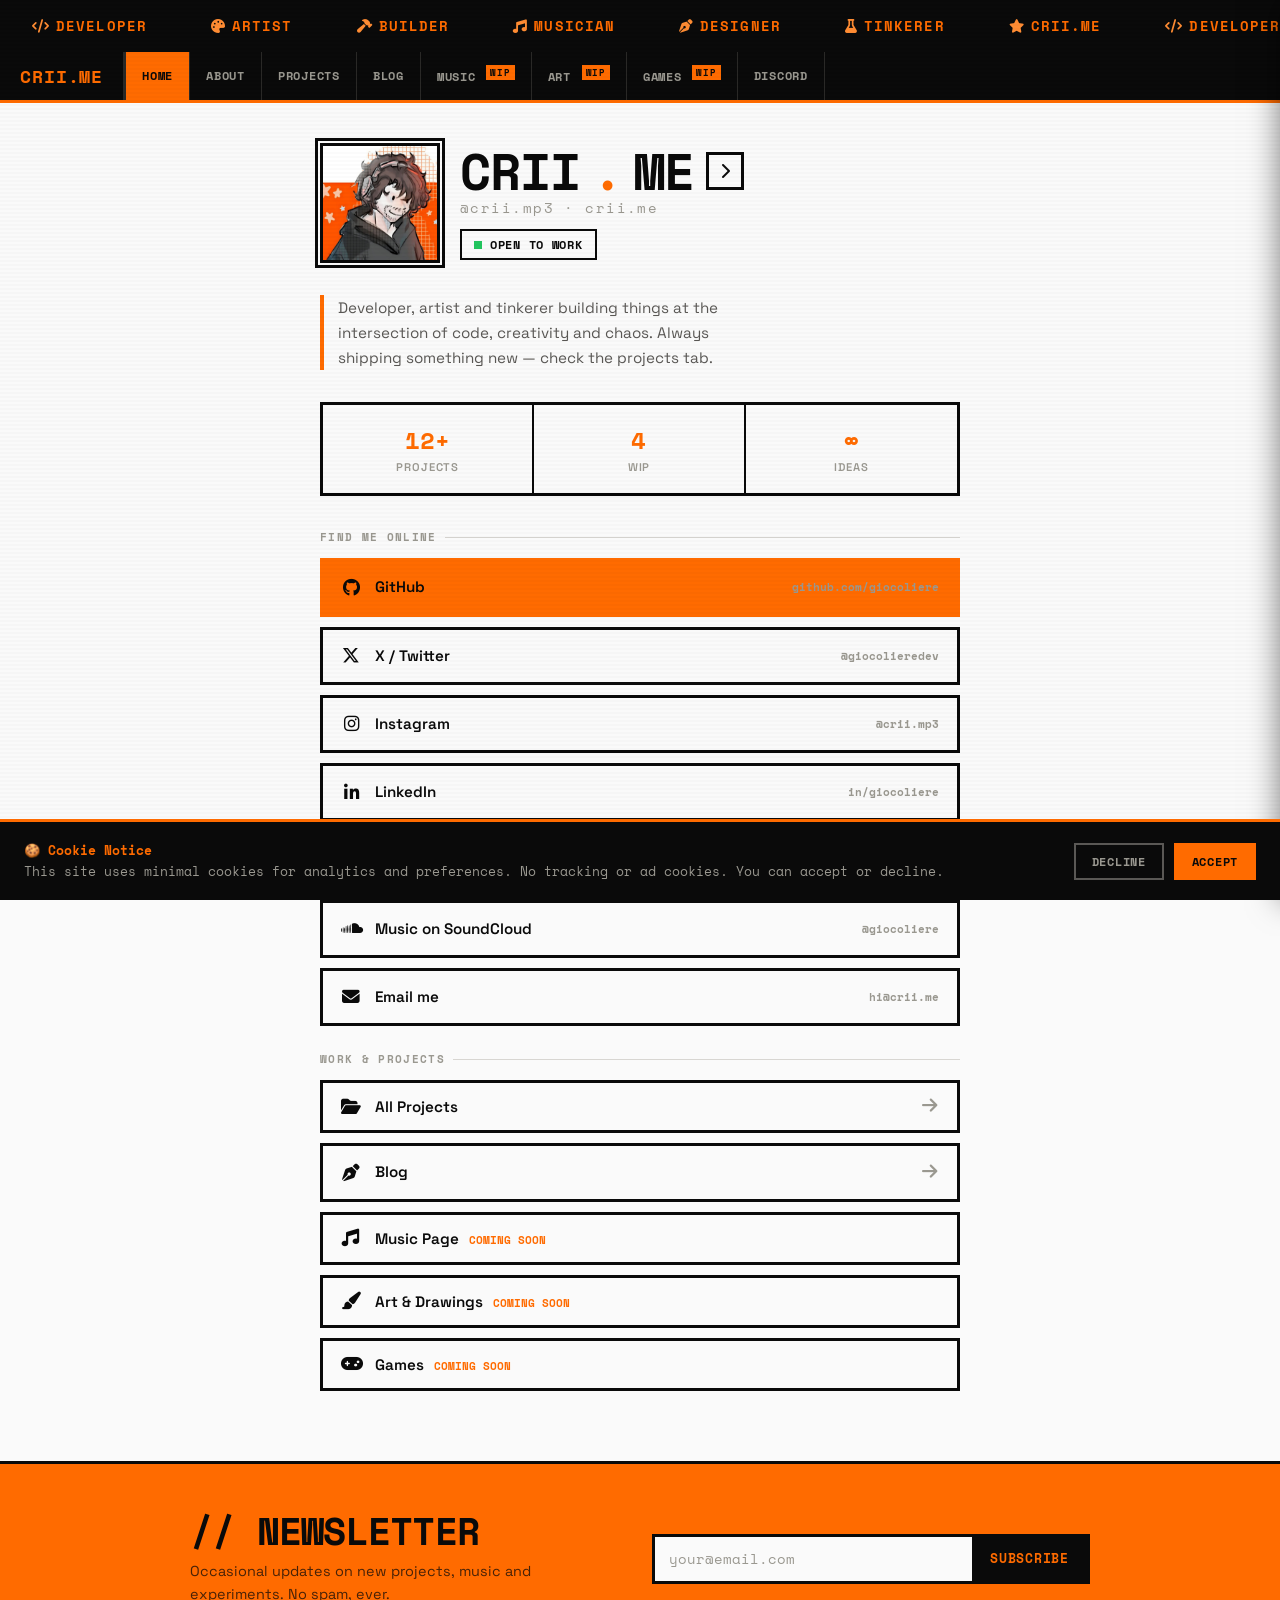
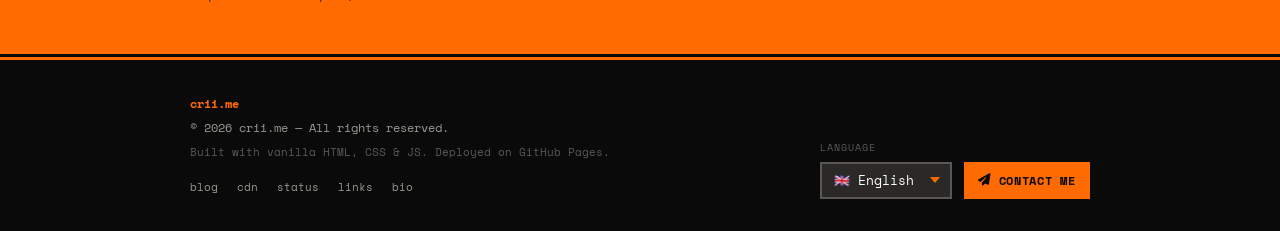
==== index.html @ 47871798 "Add link/bio repos, update footers, add documentation - Add link.crii.me (URL shortener) and bio.cri" ====
<!DOCTYPE html>
<html lang="en" data-lang="en">

<head>
  <meta charset="UTF-8" />
  <meta name="viewport" content="width=device-width, initial-scale=1.0" />
  <title>crii.me — Cri's Website</title>
  <script src="https://www.google.com/recaptcha/api.js" async defer></script>

  <!-- ═══ SEO ═══ -->
  <meta name="description"
    content="crii.me — The creative hub of a developer, artist, and musician. Projects, experiments, music, drawings, games and more." />
  <meta name="keywords"
    content="portfolio, creative, developer, artist, musician, games, blog, crii.me, brutalist design, links" />
  <meta name="author" content="crii.me" />
  <meta name="robots" content="index, follow" />
  <link rel="canonical" href="https://crii.me/" />

  <!-- ═══ OpenGraph ═══ -->
  <meta property="og:type" content="website" />
  <meta property="og:url" content="https://crii.me/" />
  <meta property="og:title" content="crii.me — Cri's Website" />
  <meta property="og:description"
    content="Developer. Artist. Builder. Explore projects, music, drawings and experiments at crii.me." />
  <meta property="og:image" content="https://crii.me/og-image.png" />
  <meta property="og:site_name" content="crii.me" />
  <meta property="og:locale" content="en_US" />

  <!-- ═══ Twitter Card ═══ -->
  <meta name="twitter:card" content="summary_large_image" />
  <meta name="twitter:site" content="@criime" />
  <meta name="twitter:title" content="crii.me — Creative Portfolio & Link Hub" />
  <meta name="twitter:description"
    content="Developer. Artist. Builder. Explore projects, music, drawings and experiments at crii.me." />
  <meta name="twitter:image" content="https://crii.me/og-image.png" />

  <!-- ═══ Favicon ═══ -->
  <link rel="icon" type="image/svg+xml"
    href="data:image/svg+xml,<svg xmlns='http://www.w3.org/2000/svg' viewBox='0 0 32 32'><rect width='32' height='32' fill='%23FF6B00'/><text x='4' y='24' font-family='monospace' font-size='20' font-weight='900' fill='white'>C</text></svg>" />

  <!-- ═══ Font ═══ -->
  <link rel="preconnect" href="https://fonts.googleapis.com" />
  <link rel="preconnect" href="https://fonts.gstatic.com" crossorigin />
  <link
    href="https://fonts.googleapis.com/css2?family=Space+Grotesk:wght@300;400;500;600;700&family=Space+Mono:ital,wght@0,400;0,700;1,400&display=swap"
    rel="stylesheet" />

  <!-- ═══ Icons ═══ -->
  <link rel="stylesheet" href="https://cdnjs.cloudflare.com/ajax/libs/font-awesome/6.5.2/css/all.min.css" />

  <style>
    /* ══════════════════════════════════════════
       TOKENS
    ══════════════════════════════════════════ */
    :root {
      --orange: #FF6B00;
      --orange-d: #CC5500;
      --orange-l: #FF8C33;
      --black: #0A0A0A;
      --white: #FAFAFA;
      --gray-100: #F0EFED;
      --gray-200: #D8D6D2;
      --gray-400: #9A9890;
      --gray-600: #5A5855;
      --gray-800: #2A2927;
      --border: 3px solid var(--black);
      --border-sm: 2px solid var(--black);
      --font-head: 'Space Grotesk', sans-serif;
      --font-mono: 'Space Mono', monospace;
      --speed: 0.15s;
    }

    /* ══════════════════════════════════════════
       RESET
    ══════════════════════════════════════════ */
    *,
    *::before,
    *::after {
      box-sizing: border-box;
      margin: 0;
      padding: 0;
      border-radius: 0 !important;
    }

    html {
      scroll-behavior: smooth;
      font-size: 16px;
    }

    body {
      font-family: var(--font-head);
      background: var(--white);
      color: var(--black);
      overflow-x: hidden;
      line-height: 1.6;
    }

    a {
      color: inherit;
      text-decoration: none;
    }

    img {
      display: block;
      max-width: 100%;
    }

    ul {
      list-style: none;
    }

    button {
      cursor: pointer;
      font-family: var(--font-head);
    }

    /* ══════════════════════════════════════════
       MARQUEE
    ══════════════════════════════════════════ */
    .marquee-wrap {
      background: var(--black);
      color: var(--orange);
      overflow: hidden;
      border-top: var(--border);
      border-bottom: var(--border);
      padding: 10px 0;
      white-space: nowrap;
      position: relative;
    }

    .marquee-inner {
      display: inline-block;
      animation: marquee 22s linear infinite;
    }

    .marquee-inner span {
      font-family: var(--font-mono);
      font-size: 0.85rem;
      font-weight: 700;
      letter-spacing: 0.08em;
      text-transform: uppercase;
      padding: 0 2rem;
    }

    .marquee-inner span i {
      color: var(--orange-l);
      margin-right: 6px;
    }

    @keyframes marquee {
      0% {
        transform: translateX(0);
      }

      100% {
        transform: translateX(-50%);
      }
    }

    /* ══════════════════════════════════════════
       NAV
    ══════════════════════════════════════════ */
    .site-nav {
      position: sticky;
      top: 0;
      z-index: 900;
      background: var(--black);
      border-bottom: var(--border);
      border-bottom-color: var(--orange);
      display: flex;
      align-items: stretch;
      overflow-x: auto;
      scrollbar-width: none;
    }

    .site-nav::-webkit-scrollbar {
      display: none;
    }

    .nav-logo {
      font-family: var(--font-mono);
      font-weight: 700;
      font-size: 1.1rem;
      color: var(--orange);
      padding: 0 20px;
      display: flex;
      align-items: center;
      border-right: var(--border);
      border-right-color: var(--gray-800);
      white-space: nowrap;
      letter-spacing: 0.05em;
      text-transform: uppercase;
      transition: background var(--speed);
    }

    .nav-logo:hover {
      background: var(--orange);
      color: var(--black);
    }

    .nav-tabs {
      display: flex;
      align-items: stretch;
      flex: 1;
    }

    .nav-tab {
      background: none;
      border: none;
      border-right: 1px solid var(--gray-800);
      color: var(--gray-400);
      font-family: var(--font-mono);
      font-size: 0.78rem;
      font-weight: 700;
      letter-spacing: 0.06em;
      text-transform: uppercase;
      padding: 14px 16px;
      white-space: nowrap;
      transition: background var(--speed), color var(--speed);
      position: relative;
    }

    .nav-tab:hover {
      background: var(--gray-800);
      color: var(--white);
    }

    .nav-tab.active {
      background: var(--orange);
      color: var(--black);
    }

    .nav-tab .wip-badge {
      font-size: 0.55rem;
      background: var(--orange);
      color: var(--black);
      padding: 1px 4px;
      font-weight: 900;
      vertical-align: super;
      margin-left: 3px;
    }

    .nav-tab.active .wip-badge {
      background: var(--black);
      color: var(--orange);
    }

    /* ══════════════════════════════════════════
       PAGE SECTIONS
    ══════════════════════════════════════════ */
    .page-section {
      display: none;
    }

    .page-section.active {
      display: block;
    }

    /* ══════════════════════════════════════════
       HERO / LINK-IN-BIO
    ══════════════════════════════════════════ */
    .hero {
      display: grid;
      grid-template-columns: 1fr;
      max-width: 680px;
      margin: 0 auto;
      padding: 40px 20px 60px;
      gap: 32px;
    }

    .hero-identity {
      display: flex;
      flex-direction: column;
      align-items: center;
      gap: 20px;
      text-align: center;
    }

    .avatar-wrap {
      position: relative;
      width: 120px;
      height: 120px;
      flex-shrink: 0;
    }

    .avatar-wrap::before {
      content: '';
      position: absolute;
      inset: -5px;
      border: var(--border);
      z-index: 0;
      animation: avatarPulse 2.5s ease-in-out infinite;
    }

    @keyframes avatarPulse {

      0%,
      100% {
        transform: scale(1);
        border-color: var(--orange);
      }

      50% {
        transform: scale(1.04);
        border-color: var(--black);
      }
    }

    .avatar {
      width: 120px;
      height: 120px;
      background: var(--gray-200);
      border: var(--border);
      display: flex;
      align-items: center;
      justify-content: center;
      font-size: 3rem;
      color: var(--gray-600);
      position: relative;
      z-index: 1;
      overflow: hidden;
    }

    .avatar img {
      width: 100%;
      height: 100%;
      object-fit: cover;
    }

    .hero-name {
      font-family: var(--font-mono);
      font-size: clamp(2rem, 7vw, 3.2rem);
      font-weight: 700;
      line-height: 1;
      letter-spacing: -0.02em;
    }

    .hero-name span {
      color: var(--orange);
    }

    .hero-handle {
      font-family: var(--font-mono);
      font-size: 0.9rem;
      color: var(--gray-400);
      letter-spacing: 0.1em;
    }

    .hero-bio {
      font-size: 0.95rem;
      line-height: 1.65;
      color: var(--gray-600);
      max-width: 420px;
      border-left: 4px solid var(--orange);
      padding-left: 14px;
      text-align: left;
    }

    .status-pill {
      display: inline-flex;
      align-items: center;
      gap: 8px;
      border: var(--border-sm);
      padding: 4px 12px;
      font-family: var(--font-mono);
      font-size: 0.75rem;
      font-weight: 700;
      text-transform: uppercase;
      letter-spacing: 0.06em;
    }

    .status-dot {
      width: 8px;
      height: 8px;
      background: #22c55e;
      display: inline-block;
      animation: blink 1.4s ease-in-out infinite;
    }

    @keyframes blink {

      0%,
      100% {
        opacity: 1
      }

      50% {
        opacity: 0.2
      }
    }

    /* ── Link-in-bio buttons ── */
    .links-section {
      width: 100%;
    }

    .links-label {
      font-family: var(--font-mono);
      font-size: 0.7rem;
      font-weight: 700;
      letter-spacing: 0.12em;
      text-transform: uppercase;
      color: var(--gray-400);
      margin-bottom: 12px;
      display: flex;
      align-items: center;
      gap: 8px;
    }

    .links-label::after {
      content: '';
      flex: 1;
      height: 1px;
      background: var(--gray-200);
    }

    .link-btn {
      display: flex;
      align-items: center;
      gap: 14px;
      width: 100%;
      border: var(--border);
      background: var(--white);
      color: var(--black);
      padding: 14px 18px;
      font-family: var(--font-head);
      font-size: 0.95rem;
      font-weight: 600;
      margin-bottom: 10px;
      transition: background var(--speed), color var(--speed), transform var(--speed), box-shadow var(--speed);
      position: relative;
      overflow: hidden;
      text-align: left;
    }

    .link-btn::after {
      content: '';
      position: absolute;
      left: 0;
      top: 0;
      width: 4px;
      height: 100%;
      background: var(--orange);
      transform: scaleY(0);
      transform-origin: bottom;
      transition: transform var(--speed);
    }

    .link-btn:hover {
      background: var(--black);
      color: var(--orange);
      transform: translateX(4px);
      box-shadow: -4px 4px 0 var(--orange);
    }

    .link-btn:hover::after {
      transform: scaleY(1);
    }

    .link-btn:active {
      transform: translateX(2px);
    }

    .link-btn i {
      font-size: 1.1rem;
      flex-shrink: 0;
      width: 20px;
      text-align: center;
    }

    .link-btn .link-meta {
      font-family: var(--font-mono);
      font-size: 0.7rem;
      color: var(--gray-400);
      margin-left: auto;
      white-space: nowrap;
    }

    .link-btn:hover .link-meta {
      color: var(--orange-l);
    }

    .link-btn.accent {
      background: var(--orange);
      color: var(--black);
      border-color: var(--orange);
    }

    .link-btn.accent:hover {
      background: var(--black);
      color: var(--orange);
      border-color: var(--black);
    }

    /* Stats row */
    .stats-row {
      display: grid;
      grid-template-columns: repeat(3, 1fr);
      border: var(--border);
    }

    .stat-item {
      padding: 16px 12px;
      text-align: center;
      border-right: var(--border-sm);
    }

    .stat-item:last-child {
      border-right: none;
    }

    .stat-num {
      font-family: var(--font-mono);
      font-size: 1.5rem;
      font-weight: 700;
      color: var(--orange);
    }

    .stat-lbl {
      font-size: 0.7rem;
      font-weight: 600;
      text-transform: uppercase;
      letter-spacing: 0.08em;
      color: var(--gray-400);
    }

    /* ══════════════════════════════════════════
       PROJECTS
    ══════════════════════════════════════════ */
    .section-header {
      padding: 40px 24px 24px;
      border-bottom: var(--border);
      display: flex;
      align-items: flex-end;
      gap: 16px;
      flex-wrap: wrap;
    }

    .section-title {
      font-family: var(--font-mono);
      font-size: clamp(1.8rem, 5vw, 2.8rem);
      font-weight: 700;
      line-height: 1;
      letter-spacing: -0.02em;
    }

    .section-title span {
      color: var(--orange);
    }

    .section-count {
      font-family: var(--font-mono);
      font-size: 0.75rem;
      color: var(--gray-400);
      border: var(--border-sm);
      padding: 3px 8px;
      font-weight: 700;
      margin-bottom: 4px;
    }

    .projects-grid {
      display: grid;
      grid-template-columns: repeat(auto-fill, minmax(300px, 1fr));
      border-left: var(--border);
    }

    .project-card {
      border-right: var(--border);
      border-bottom: var(--border);
      transition: background var(--speed);
      position: relative;
      overflow: hidden;
    }

    .project-card:hover {
      background: var(--gray-100);
    }

    .project-img {
      width: 100%;
      aspect-ratio: 16/9;
      background: var(--gray-200);
      border-bottom: var(--border);
      display: flex;
      align-items: center;
      justify-content: center;
      font-size: 2.5rem;
      color: var(--gray-400);
      position: relative;
      overflow: hidden;
    }

    .project-img img {
      width: 100%;
      height: 100%;
      object-fit: cover;
    }

    .project-tag {
      position: absolute;
      top: 0;
      left: 0;
      background: var(--orange);
      color: var(--black);
      font-family: var(--font-mono);
      font-size: 0.65rem;
      font-weight: 700;
      letter-spacing: 0.08em;
      text-transform: uppercase;
      padding: 3px 8px;
    }

    .project-body {
      padding: 20px;
    }

    .project-title {
      font-size: 1.1rem;
      font-weight: 700;
      margin-bottom: 8px;
      line-height: 1.3;
    }

    .project-desc {
      font-size: 0.85rem;
      color: var(--gray-600);
      line-height: 1.6;
      margin-bottom: 16px;
    }

    .project-stack {
      display: flex;
      flex-wrap: wrap;
      gap: 6px;
      margin-bottom: 16px;
    }

    .stack-chip {
      font-family: var(--font-mono);
      font-size: 0.65rem;
      font-weight: 700;
      text-transform: uppercase;
      letter-spacing: 0.06em;
      border: var(--border-sm);
      padding: 2px 7px;
      color: var(--gray-600);
    }

    .project-link {
      display: inline-flex;
      align-items: center;
      gap: 8px;
      background: var(--black);
      color: var(--white);
      border: var(--border);
      padding: 8px 14px;
      font-family: var(--font-mono);
      font-size: 0.75rem;
      font-weight: 700;
      text-transform: uppercase;
      letter-spacing: 0.06em;
      transition: background var(--speed), color var(--speed);
    }

    .project-link:hover {
      background: var(--orange);
      color: var(--black);
      border-color: var(--orange);
    }

    /* ══════════════════════════════════════════
       WIP / COMING SOON
    ══════════════════════════════════════════ */
    .wip-hero {
      min-height: 70vh;
      display: flex;
      flex-direction: column;
      align-items: center;
      justify-content: center;
      padding: 60px 24px;
      text-align: center;
      position: relative;
      overflow: hidden;
    }

    .wip-bg-text {
      position: absolute;
      font-family: var(--font-mono);
      font-size: clamp(4rem, 20vw, 12rem);
      font-weight: 900;
      color: var(--gray-100);
      line-height: 1;
      user-select: none;
      letter-spacing: -0.05em;
      z-index: 0;
      white-space: nowrap;
      top: 50%;
      left: 50%;
      transform: translate(-50%, -50%);
    }

    .wip-content {
      position: relative;
      z-index: 1;
    }

    .wip-icon {
      font-size: 4rem;
      color: var(--orange);
      margin-bottom: 24px;
      animation: iconBounce 2s ease-in-out infinite;
    }

    @keyframes iconBounce {

      0%,
      100% {
        transform: translateY(0)
      }

      50% {
        transform: translateY(-12px)
      }
    }

    .wip-title {
      font-family: var(--font-mono);
      font-size: clamp(2rem, 6vw, 4rem);
      font-weight: 700;
      letter-spacing: -0.03em;
      margin-bottom: 16px;
      line-height: 1;
    }

    .wip-sub {
      font-size: 1rem;
      color: var(--gray-600);
      max-width: 400px;
      margin: 0 auto 32px;
    }

    .wip-tag {
      display: inline-flex;
      align-items: center;
      gap: 8px;
      border: var(--border);
      background: var(--black);
      color: var(--orange);
      font-family: var(--font-mono);
      font-size: 0.75rem;
      font-weight: 700;
      text-transform: uppercase;
      letter-spacing: 0.1em;
      padding: 8px 18px;
      animation: borderFlash 3s ease-in-out infinite;
    }

    @keyframes borderFlash {

      0%,
      100% {
        border-color: var(--orange)
      }

      50% {
        border-color: var(--gray-400)
      }
    }

    .wip-notify {
      margin-top: 20px;
      display: flex;
      gap: 0;
      border: var(--border);
      max-width: 380px;
      margin-left: auto;
      margin-right: auto;
    }

    .wip-input {
      flex: 1;
      border: none;
      border-right: var(--border);
      padding: 12px 14px;
      font-family: var(--font-mono);
      font-size: 0.85rem;
      background: var(--white);
      color: var(--black);
      outline: none;
    }

    .wip-input::placeholder {
      color: var(--gray-400);
    }

    .wip-input:focus {
      background: var(--gray-100);
    }

    .wip-submit {
      background: var(--orange);
      border: none;
      padding: 12px 18px;
      font-family: var(--font-mono);
      font-size: 0.8rem;
      font-weight: 700;
      text-transform: uppercase;
      letter-spacing: 0.06em;
      transition: background var(--speed), color var(--speed);
    }

    .wip-submit:hover {
      background: var(--black);
      color: var(--orange);
    }

    .wip-checklist {
      margin-top: 40px;
      display: grid;
      grid-template-columns: repeat(auto-fit, minmax(200px, 1fr));
      gap: 0;
      border: var(--border);
      max-width: 600px;
      margin-left: auto;
      margin-right: auto;
    }

    .wip-check-item {
      padding: 14px 18px;
      border-right: var(--border-sm);
      border-bottom: var(--border-sm);
      display: flex;
      align-items: center;
      gap: 10px;
      font-family: var(--font-mono);
      font-size: 0.75rem;
      font-weight: 700;
      text-transform: uppercase;
      letter-spacing: 0.05em;
    }

    .wip-check-item:nth-child(even) {
      border-right: none;
    }

    .wip-check-item i.done {
      color: #22c55e;
    }

    .wip-check-item i.pend {
      color: var(--orange);
    }

    .wip-check-item i.wait {
      color: var(--gray-400);
    }

    /* ══════════════════════════════════════════
       FOOTER
    ══════════════════════════════════════════ */
    .site-footer {
      background: var(--black);
      color: var(--gray-400);
      border-top: var(--border);
      border-top-color: var(--orange);
      padding: 32px 24px;
    }

    .footer-inner {
      max-width: 900px;
      margin: 0 auto;
      display: grid;
      grid-template-columns: 1fr auto;
      gap: 24px;
      align-items: end;
    }

    .footer-copy {
      font-family: var(--font-mono);
      font-size: 0.75rem;
      line-height: 2;
    }

    .footer-copy strong {
      color: var(--orange);
    }

    .footer-lang-wrap {
      display: flex;
      align-items: flex-end;
      gap: 12px;
    }

    .footer-lang-label {
      font-family: var(--font-mono);
      font-size: 0.65rem;
      text-transform: uppercase;
      letter-spacing: 0.1em;
      color: var(--gray-600);
    }

    #lang-select {
      background: var(--gray-800);
      border: var(--border-sm);
      border-color: var(--gray-600);
      color: var(--white);
      font-family: var(--font-mono);
      font-size: 0.8rem;
      padding: 7px 12px;
      cursor: pointer;
      appearance: none;
      -webkit-appearance: none;
      background-image: url("data:image/svg+xml,%3Csvg xmlns='http://www.w3.org/2000/svg' width='10' height='6'%3E%3Cpath d='M0 0l5 6 5-6z' fill='%23FF6B00'/%3E%3C/svg%3E");
      background-repeat: no-repeat;
      background-position: right 10px center;
      padding-right: 28px;
    }

    #lang-select:focus {
      outline: 2px solid var(--orange);
    }

    /* ══════════════════════════════════════════
       COOKIE BANNER
    ══════════════════════════════════════════ */
    #cookie-banner {
      position: fixed;
      bottom: 0;
      left: 0;
      right: 0;
      z-index: 9999;
      background: var(--black);
      border-top: var(--border);
      border-top-color: var(--orange);
      padding: 18px 24px;
      display: flex;
      align-items: center;
      gap: 20px;
      flex-wrap: wrap;
      transform: translateY(100%);
      transition: transform 0.4s cubic-bezier(0.16, 1, 0.3, 1);
    }

    #cookie-banner.visible {
      transform: translateY(0);
    }

    #cookie-banner.hidden {
      display: none;
    }

    .cookie-text {
      flex: 1;
      min-width: 220px;
      font-size: 0.82rem;
      color: var(--gray-400);
      font-family: var(--font-mono);
    }

    .cookie-text strong {
      color: var(--orange);
    }

    .cookie-btns {
      display: flex;
      gap: 10px;
      flex-wrap: wrap;
    }

    .cookie-btn {
      border: var(--border-sm);
      padding: 8px 16px;
      font-family: var(--font-mono);
      font-size: 0.75rem;
      font-weight: 700;
      text-transform: uppercase;
      letter-spacing: 0.06em;
      transition: background var(--speed), color var(--speed);
      flex-shrink: 0;
    }

    .cookie-btn.accept {
      background: var(--orange);
      color: var(--black);
      border-color: var(--orange);
    }

    .cookie-btn.accept:hover {
      background: var(--orange-l);
    }

    .cookie-btn.reject {
      background: transparent;
      color: var(--gray-400);
      border-color: var(--gray-600);
    }

    .cookie-btn.reject:hover {
      background: var(--gray-800);
      color: var(--white);
    }

    /* ══════════════════════════════════════════
       404 STATE
    ══════════════════════════════════════════ */
    #page-404 {
      display: none;
      min-height: 80vh;
      flex-direction: column;
      align-items: center;
      justify-content: center;
      padding: 60px 24px;
      text-align: center;
    }

    #page-404.active {
      display: flex;
    }

    .err-num {
      font-family: var(--font-mono);
      font-size: clamp(6rem, 25vw, 14rem);
      font-weight: 900;
      line-height: 1;
      color: var(--orange);
      letter-spacing: -0.05em;
      animation: glitch 3s infinite;
    }

    @keyframes glitch {

      0%,
      95%,
      100% {
        text-shadow: none
      }

      96% {
        text-shadow: 3px 0 var(--black), -3px 0 var(--orange)
      }

      97% {
        text-shadow: -3px 0 var(--black), 3px 0 var(--orange)
      }

      98% {
        text-shadow: 3px 0 var(--orange), -3px 0 var(--black)
      }
    }

    .err-msg {
      font-family: var(--font-mono);
      font-size: 1.1rem;
      font-weight: 700;
      text-transform: uppercase;
      letter-spacing: 0.08em;
      margin: 12px 0 8px;
    }

    .err-sub {
      font-size: 0.9rem;
      color: var(--gray-600);
      margin-bottom: 32px;
    }

    .err-home {
      display: inline-flex;
      align-items: center;
      gap: 10px;
      border: var(--border);
      background: var(--black);
      color: var(--orange);
      font-family: var(--font-mono);
      font-size: 0.85rem;
      font-weight: 700;
      text-transform: uppercase;
      letter-spacing: 0.08em;
      padding: 12px 24px;
      transition: background var(--speed), color var(--speed);
    }

    .err-home:hover {
      background: var(--orange);
      color: var(--black);
    }

    /* ══════════════════════════════════════════
       SCAN LINES AESTHETIC OVERLAY
    ══════════════════════════════════════════ */
    .scanlines {
      pointer-events: none;
      position: fixed;
      inset: 0;
      z-index: 9990;
      background: repeating-linear-gradient(0deg,
          transparent,
          transparent 2px,
          rgba(0, 0, 0, 0.015) 2px,
          rgba(0, 0, 0, 0.015) 4px);
    }

    /* ══════════════════════════════════════════
       RESPONSIVE
    ══════════════════════════════════════════ */
    @media (min-width: 640px) {
      .hero {
        grid-template-columns: 1fr;
      }

      .hero-identity {
        flex-direction: row;
        text-align: left;
      }

      .hero-bio {
        text-align: left;
      }
    }

    @media (max-width: 480px) {
      .nav-tab {
        padding: 12px 12px;
        font-size: 0.7rem;
      }

      .footer-inner {
        grid-template-columns: 1fr;
      }

      .footer-lang-wrap {
        align-items: flex-end;
        flex-wrap: wrap;
      }

      .stats-row {
        grid-template-columns: repeat(3, 1fr);
      }
    }

    @media (prefers-reduced-motion: reduce) {

      *,
      *::before,
      *::after {
        animation: none !important;
        transition: none !important;
      }
    }

    /* ══════════════════════════════════════════
       MISC UTILS
    ══════════════════════════════════════════ */
    .sr-only {
      position: absolute;
      width: 1px;
      height: 1px;
      overflow: hidden;
      clip: rect(0, 0, 0, 0);
      white-space: nowrap;
    }

    .orange {
      color: var(--orange);
    }

    .mono {
      font-family: var(--font-mono);
    }

    hr.brutal {
      border: none;
      border-top: var(--border);
      margin: 0;
    }

    /* Custom scrollbar */
    ::-webkit-scrollbar {
      width: 12px;
      height: 12px;
    }
    ::-webkit-scrollbar-track {
      background: var(--black);
    }
    ::-webkit-scrollbar-thumb {
      background: var(--orange);
      border: 3px solid var(--black);
    }
    ::-webkit-scrollbar-thumb:hover {
      background: var(--orange-l);
    }
    html {
      scrollbar-color: var(--orange) var(--black);
      scrollbar-width: auto;
    }

    /* Global dropdown styling */
    select {
      background: var(--black);
      color: var(--white);
      border: var(--border-sm);
      border-color: var(--orange);
      font-family: var(--font-mono);
      font-size: 0.8rem;
      padding: 7px 12px;
      cursor: pointer;
      outline: none;
    }
    select:focus {
      border-color: var(--orange-l);
    }
    select option {
      background: var(--black);
      color: var(--white);
    }

    /* Burger Menu Button */
    .burger-btn {
      display: none;
      background: none;
      border: none;
      color: var(--orange);
      font-size: 1.5rem;
      padding: 0 20px;
      align-items: center;
      cursor: pointer;
      border-left: var(--border);
      border-left-color: var(--gray-800);
      transition: background var(--speed), color var(--speed);
    }
    .burger-btn:hover {
      background: var(--orange);
      color: var(--black);
    }

    /* Mobile drawer style */
    .mobile-drawer {
      position: fixed;
      inset: 0;
      z-index: 1000;
      visibility: hidden;
      pointer-events: none;
      transition: visibility 0.3s;
    }
    .mobile-drawer.open {
      visibility: visible;
      pointer-events: auto;
    }
    .drawer-overlay {
      position: absolute;
      inset: 0;
      background: rgba(0, 0, 0, 0.7);
      backdrop-filter: blur(4px);
      opacity: 0;
      transition: opacity 0.3s;
    }
    .mobile-drawer.open .drawer-overlay {
      opacity: 1;
    }
    .drawer-content {
      position: absolute;
      top: 0;
      right: 0;
      bottom: 0;
      width: 280px;
      max-width: 80%;
      background: var(--black);
      border-left: var(--border);
      border-left-color: var(--orange);
      display: flex;
      flex-direction: column;
      transform: translate3d(100%, 0, 0);
      transition: transform 0.3s cubic-bezier(0.16, 1, 0.3, 1);
    }
    .mobile-drawer.open .drawer-content {
      transform: translate3d(0, 0, 0);
    }
    .drawer-header {
      display: flex;
      align-items: center;
      justify-content: space-between;
      padding: 16px 20px;
      border-bottom: 2px solid var(--gray-800);
    }
    .drawer-title {
      font-family: var(--font-mono);
      font-size: 1rem;
      font-weight: 700;
      color: var(--orange);
      letter-spacing: 0.1em;
    }
    .drawer-close {
      background: none;
      border: none;
      color: var(--white);
      font-size: 1.3rem;
      cursor: pointer;
      transition: color var(--speed);
    }
    .drawer-close:hover {
      color: var(--orange);
    }
    .drawer-links {
      display: flex;
      flex-direction: column;
      flex: 1;
      overflow-y: auto;
      padding: 20px 0;
    }
    .drawer-tab {
      background: none;
      border: none;
      color: var(--gray-400);
      font-family: var(--font-mono);
      font-size: 0.9rem;
      font-weight: 700;
      text-transform: uppercase;
      letter-spacing: 0.08em;
      padding: 14px 24px;
      text-align: left;
      transition: background var(--speed), color var(--speed);
      border-bottom: 1px solid var(--gray-900);
      display: block;
      width: 100%;
    }
    .drawer-tab:hover {
      background: var(--gray-800);
      color: var(--white);
    }
    .drawer-tab.active {
      background: var(--orange);
      color: var(--black);
    }
    .drawer-tab .wip-badge {
      font-size: 0.6rem;
      background: var(--orange);
      color: var(--black);
      padding: 1px 4px;
      font-weight: 900;
      vertical-align: super;
      margin-left: 4px;
    }
    .drawer-tab.active .wip-badge {
      background: var(--black);
      color: var(--orange);
    }
    .drawer-footer {
      padding: 20px;
      border-top: 2px solid var(--gray-800);
      display: flex;
      flex-direction: column;
      gap: 8px;
    }
    .drawer-footer-label {
      font-family: var(--font-mono);
      font-size: 0.65rem;
      text-transform: uppercase;
      letter-spacing: 0.1em;
      color: var(--gray-600);
    }
    #drawer-lang-select {
      background: var(--gray-800);
      border: var(--border-sm);
      border-color: var(--gray-600);
      color: var(--white);
      font-family: var(--font-mono);
      font-size: 0.8rem;
      padding: 7px 12px;
      cursor: pointer;
      appearance: none;
      -webkit-appearance: none;
      background-image: url("data:image/svg+xml,%3Csvg xmlns='http://www.w3.org/2000/svg' width='10' height='6'%3E%3Cpath d='M0 0l5 6 5-6z' fill='%23FF6B00'/%3E%3C/svg%3E");
      background-repeat: no-repeat;
      background-position: right 10px center;
      padding-right: 28px;
    }
    #drawer-lang-select:focus {
      outline: 2px solid var(--orange);
    }

    /* Spotify Toggle & Panel */
    .spotify-toggle {
      background: none;
      border: 3px solid var(--black);
      color: var(--black);
      width: 38px;
      height: 38px;
      display: inline-flex;
      align-items: center;
      justify-content: center;
      cursor: pointer;
      font-size: 1rem;
      transition: background var(--speed), color var(--speed), transform 0.3s;
      vertical-align: middle;
      flex-shrink: 0;
    }

    .spotify-toggle:hover {
      background: var(--orange);
      color: var(--black);
      border-color: var(--orange);
    }

    .spotify-toggle.open {
      transform: rotate(180deg);
      background: var(--black);
      color: var(--orange);
    }

    .spotify-panel {
      position: fixed;
      top: 0;
      right: -360px;
      /* hidden initially */
      width: 350px;
      max-width: 90%;
      height: 100vh;
      /* Fallback */
      height: 100dvh;
      /* Dynamic viewport height for mobile */
      background: var(--black);
      border-left: var(--border);
      border-left-color: var(--orange);
      z-index: 1100;
      /* Ensures it sits above the navbar */
      transition: right 0.4s cubic-bezier(0.16, 1, 0.3, 1);
      padding: 24px;
      display: flex;
      flex-direction: column;
      box-shadow: -10px 0 30px rgba(0, 0, 0, 0.5);
      overflow-y: auto;
    }

    .spotify-panel.open {
      right: 0;
    }

    .spotify-panel-header {
      display: flex;
      justify-content: space-between;
      align-items: center;
      margin-bottom: 24px;
      border-bottom: 2px solid var(--gray-800);
      padding-bottom: 12px;
    }

    .spotify-panel-title {
      font-family: var(--font-mono);
      font-size: 0.9rem;
      font-weight: 700;
      color: var(--orange);
      display: flex;
      align-items: center;
      gap: 8px;
    }

    .spotify-panel-close {
      background: none;
      border: none;
      color: var(--gray-400);
      font-size: 1.5rem;
      cursor: pointer;
      transition: color var(--speed);
    }

    .spotify-panel-close:hover {
      color: var(--white);
    }

    .spotify-panel-body {
      display: flex;
      align-items: center;
      justify-content: center;
      flex: 1;
    }

    .spotify-panel-body a {
      width: 100%;
      display: block;
    }

    .spotify-panel-body img {
      width: 100%;
      border: var(--border);
      border-color: var(--orange);
      display: block;
    }

    @media (max-width: 767px) {
      .nav-tabs {
        display: none;
      }
      .burger-btn {
        display: flex;
        margin-left: auto;
      }
    }

    /* ══════════════════════════════════════════
       NEWSLETTER
    ══════════════════════════════════════════ */
    .newsletter {
      background: var(--orange);
      border-top: var(--border);
      border-bottom: var(--border);
      padding: 48px 24px;
    }

    .newsletter-inner {
      max-width: 900px;
      margin: 0 auto;
      display: flex;
      flex-wrap: wrap;
      align-items: center;
      justify-content: space-between;
      gap: 24px;
    }

    .newsletter-head {
      flex: 1 1 300px;
    }

    .newsletter-title {
      font-family: var(--font-mono);
      font-size: clamp(1.6rem, 4vw, 2.4rem);
      font-weight: 700;
      line-height: 1;
      letter-spacing: -0.02em;
      margin-bottom: 10px;
      color: var(--black);
    }

    .newsletter-title .orange {
      color: var(--black);
    }

    .newsletter-sub {
      font-size: 0.9rem;
      line-height: 1.6;
      color: rgba(10, 10, 10, 0.75);
      max-width: 420px;
    }

    .newsletter-form {
      display: flex;
      flex: 1 1 300px;
      max-width: 440px;
      border: var(--border);
      background: var(--black);
    }

    .newsletter-input {
      flex: 1;
      min-width: 0;
      border: none;
      background: var(--white);
      color: var(--black);
      padding: 12px 14px;
      font-family: var(--font-mono);
      font-size: 0.85rem;
      outline: none;
    }

    .newsletter-input::placeholder {
      color: var(--gray-400);
    }

    .newsletter-input:focus {
      background: var(--gray-100);
    }

    .newsletter-submit {
      background: var(--black);
      color: var(--orange);
      border: none;
      padding: 12px 18px;
      font-family: var(--font-mono);
      font-size: 0.8rem;
      font-weight: 700;
      text-transform: uppercase;
      letter-spacing: 0.06em;
      white-space: nowrap;
      transition: background var(--speed), color var(--speed);
    }

    .newsletter-submit:hover {
      background: var(--gray-800);
      color: var(--white);
    }

    /* Contact button next to language selector */
    .footer-lang-col {
      display: flex;
      flex-direction: column;
      gap: 6px;
    }

    .contact-btn {
      background: var(--orange);
      color: var(--black);
      border: var(--border-sm);
      border-color: var(--orange);
      font-family: var(--font-mono);
      font-size: 0.78rem;
      font-weight: 700;
      text-transform: uppercase;
      letter-spacing: 0.06em;
      padding: 7px 12px;
      cursor: pointer;
      display: inline-flex;
      align-items: center;
      gap: 8px;
      white-space: nowrap;
      transition: background var(--speed), color var(--speed);
    }

    .contact-btn:hover {
      background: var(--black);
      color: var(--orange);
    }

    /* Contact modal */
    .contact-modal {
      position: fixed;
      inset: 0;
      z-index: 10000;
      display: flex;
      align-items: center;
      justify-content: center;
      padding: 24px;
      visibility: hidden;
      pointer-events: none;
      transition: visibility 0.3s;
    }

    .contact-modal.open {
      visibility: visible;
      pointer-events: auto;
    }

    .contact-overlay {
      position: absolute;
      inset: 0;
      background: rgba(10, 10, 10, 0.75);
      backdrop-filter: blur(4px);
      opacity: 0;
      transition: opacity 0.3s;
    }

    .contact-modal.open .contact-overlay {
      opacity: 1;
    }

    .contact-modal-content {
      position: relative;
      width: 100%;
      max-width: 460px;
      max-height: calc(100vh - 48px);
      overflow-y: auto;
      background: var(--white);
      border: var(--border);
      box-shadow: -8px 8px 0 var(--black);
      padding: 32px;
      transform: translateY(24px);
      opacity: 0;
      transition: transform 0.3s cubic-bezier(0.16, 1, 0.3, 1), opacity 0.3s;
    }

    .contact-modal.open .contact-modal-content {
      transform: translateY(0);
      opacity: 1;
    }

    .contact-close {
      position: absolute;
      top: 12px;
      right: 12px;
      background: none;
      border: none;
      font-size: 1.4rem;
      line-height: 1;
      color: var(--gray-600);
      cursor: pointer;
      transition: color var(--speed);
    }

    .contact-close:hover {
      color: var(--orange);
    }

    .contact-modal-title {
      font-family: var(--font-mono);
      font-size: 1.6rem;
      font-weight: 700;
      line-height: 1.1;
      letter-spacing: -0.02em;
      margin-bottom: 12px;
      color: var(--black);
    }

    .contact-modal-sub {
      font-size: 0.9rem;
      color: var(--gray-600);
      line-height: 1.6;
      margin-bottom: 24px;
    }

    .contact-form {
      display: flex;
      flex-direction: column;
      gap: 12px;
    }

    .contact-input {
      width: 100%;
      border: var(--border-sm);
      background: var(--white);
      color: var(--black);
      padding: 12px 14px;
      font-family: var(--font-mono);
      font-size: 0.85rem;
      outline: none;
    }

    .contact-input::placeholder {
      color: var(--gray-400);
    }

    .contact-input:focus {
      background: var(--gray-100);
      border-color: var(--orange);
    }

    .contact-textarea {
      resize: vertical;
      min-height: 100px;
    }

    .contact-submit {
      background: var(--black);
      color: var(--orange);
      border: var(--border);
      border-color: var(--black);
      padding: 12px 18px;
      font-family: var(--font-mono);
      font-size: 0.8rem;
      font-weight: 700;
      text-transform: uppercase;
      letter-spacing: 0.06em;
      cursor: pointer;
      transition: background var(--speed), color var(--speed);
    }

    .contact-submit:hover {
      background: var(--orange);
      color: var(--black);
      border-color: var(--orange);
    }
  </style>
</head>

<body>

  <!-- Scanlines overlay -->
  <div class="scanlines" aria-hidden="true"></div>

  <!-- ═══════════════════════════════════════════
     MARQUEE TICKER
═══════════════════════════════════════════ -->
  <div class="marquee-wrap" aria-hidden="true">
    <div class="marquee-inner" id="marquee-inner">
      <!-- Filled by JS -->
    </div>
  </div>

  <!-- ═══════════════════════════════════════════
     NAV / TABS
═══════════════════════════════════════════ -->
  <nav class="site-nav" role="navigation" aria-label="Main navigation">
    <a href="index.html#home" class="nav-logo" id="nav-logo" onclick="navigate('home',event)">crii.me</a>
    <div class="nav-tabs" role="tablist">
      <button class="nav-tab active" role="tab" aria-selected="true" id="tab-home" onclick="navigate('home',event)"
        data-i18n-key="nav_home">HOME</button>
      <a href="about.html" class="nav-tab" id="tab-about" data-i18n-key="nav_about" style="display: inline-flex; align-items: center; text-decoration: none;">ABOUT</a>
      <button class="nav-tab" role="tab" aria-selected="false" id="tab-projects" onclick="navigate('projects',event)"
        data-i18n-key="nav_projects">PROJECTS</button>
      <a href="https://blog.crii.me/" class="nav-tab" id="tab-blog" data-i18n-key="nav_blog" style="display: inline-flex; align-items: center; text-decoration: none;">BLOG</a>
      <button class="nav-tab" role="tab" aria-selected="false" id="tab-music" onclick="navigate('music',event)"
        data-i18n-key="nav_music">MUSIC <span class="wip-badge">WIP</span></button>
      <button class="nav-tab" role="tab" aria-selected="false" id="tab-art" onclick="navigate('art',event)"
        data-i18n-key="nav_art">ART <span class="wip-badge">WIP</span></button>
      <button class="nav-tab" role="tab" aria-selected="false" id="tab-games" onclick="navigate('games',event)"
        data-i18n-key="nav_games">GAMES <span class="wip-badge">WIP</span></button>
      <a href="discord.html" class="nav-tab" id="tab-discord" data-i18n-key="nav_discord" style="display: inline-flex; align-items: center; text-decoration: none;">DISCORD</a>
    </div>
    <button class="burger-btn" id="burger-btn" aria-label="Toggle navigation menu" onclick="toggleDrawer()">
      <i class="fa-solid fa-bars"></i>
    </button>
  </nav>

  <!-- ═══════════════════════════════════════════
     SPOTIFY SIDE PANEL
═══════════════════════════════════════════ -->
  <div id="spotify-side-panel" class="spotify-panel" aria-hidden="true">
    <div class="spotify-panel-header">
      <span class="spotify-panel-title">
        <i class="fa-brands fa-spotify"></i> NOW PLAYING
      </span>
      <button class="spotify-panel-close" onclick="toggleSpotifyPanel()" aria-label="Close Spotify panel">
        <i class="fa-solid fa-xmark"></i>
      </button>
    </div>
    <div class="spotify-panel-body">
      <a href="https://spotify-github-profile.kittinanx.com/api/view?uid=w46jsh6qyeoex1a0o2n9we57f&redirect=true"
        target="_blank" rel="noopener">
        <img
          src="https://spotify-github-profile.kittinanx.com/api/view?uid=w46jsh6qyeoex1a0o2n9we57f&cover_image=true&theme=novatorem&show_offline=true&background_color=000000&interchange=false&bar_color=c7c7c7&bar_color_cover=false"
          alt="Currently playing on Spotify">
      </a>
    </div>
  </div>

  <!-- ═══════════════════════════════════════════
     SECTION: HOME / LINK-IN-BIO
═══════════════════════════════════════════ -->
  <section id="section-home" class="page-section active" role="tabpanel" aria-labelledby="tab-home">
    <div class="hero">

      <!-- Identity -->
      <div class="hero-identity">
        <div class="avatar-wrap">
          <div class="avatar" title="Profile picture">
            <img src="assets/pfp.png" alt="Cri's profile picture">
          </div>
        </div>
        <div>
          <h1 class="hero-name" style="display: inline-flex; align-items: center; gap: 12px; vertical-align: middle;">
            CRII<span>.</span>ME
            <button id="spotify-toggle-btn" class="spotify-toggle" aria-label="Toggle Spotify status" onclick="toggleSpotifyPanel()">
              <i class="fa-solid fa-chevron-right"></i>
            </button>
          </h1>
          <p class="hero-handle">@crii.mp3 · crii.me</p>
          <span class="status-pill" style="margin-top:10px; display:inline-flex;">
            <span class="status-dot"></span>
            <span data-i18n-key="status_open">OPEN TO WORK</span>
          </span>
        </div>
      </div>

      <!-- Bio -->
      <p class="hero-bio" data-i18n-key="hero_bio">
        Developer, artist and tinkerer building things at the intersection of code, creativity and chaos. Always
        shipping something new — check the projects tab.
      </p>

      <!-- Stats -->
      <div class="stats-row">
        <div class="stat-item">
          <div class="stat-num">12+</div>
          <div class="stat-lbl" data-i18n-key="stat_projects">Projects</div>
        </div>
        <div class="stat-item">
          <div class="stat-num">4</div>
          <div class="stat-lbl" data-i18n-key="stat_wip">WIP</div>
        </div>
        <div class="stat-item">
          <div class="stat-num">∞</div>
          <div class="stat-lbl" data-i18n-key="stat_ideas">Ideas</div>
        </div>
      </div>

      <!-- Links -->
      <div class="links-section">
        <div class="links-label" data-i18n-key="links_label">FIND ME ONLINE</div>

        <a class="link-btn accent" href="https://github.com/giocoliere" target="_blank" rel="noopener">
          <i class="fa-brands fa-github"></i>
          <span>GitHub</span>
          <span class="link-meta">github.com/giocoliere</span>
        </a>
        <a class="link-btn" href="https://x.com/giocolieredev" target="_blank" rel="noopener">
          <i class="fa-brands fa-x-twitter"></i>
          <span>X / Twitter</span>
          <span class="link-meta">@giocolieredev</span>
        </a>
        <a class="link-btn" href="https://instagram.com/crii.mp3" target="_blank" rel="noopener">
          <i class="fa-brands fa-instagram"></i>
          <span>Instagram</span>
          <span class="link-meta">@crii.mp3</span>
        </a>
        <a class="link-btn" href="https://linkedin.com/in/giocoliere" target="_blank" rel="noopener">
          <i class="fa-brands fa-linkedin-in"></i>
          <span>LinkedIn</span>
          <span class="link-meta">in/giocoliere</span>
        </a>
        <a class="link-btn" href="discord.html">
          <i class="fa-brands fa-discord"></i>
          <span>Discord</span>
          <span class="link-meta">crii.me/discord</span>
        </a>
        <a class="link-btn" href="https://soundcloud.com/giocoliere" target="_blank" rel="noopener">
          <i class="fa-brands fa-soundcloud"></i>
          <span data-i18n-key="link_music">Music on SoundCloud</span>
          <span class="link-meta">@giocoliere</span>
        </a>
        <a class="link-btn" href="mailto:hello@crii.me">
          <i class="fa-solid fa-envelope"></i>
          <span data-i18n-key="link_email">Email me</span>
          <span class="link-meta">hi@crii.me</span>
        </a>

        <div class="links-label" style="margin-top:24px;" data-i18n-key="links_work">WORK &amp; PROJECTS</div>

        <button class="link-btn" onclick="navigate('projects', {preventDefault:()=>{}})">
          <i class="fa-solid fa-folder-open"></i>
          <span data-i18n-key="link_portfolio">All Projects</span>
          <span class="link-meta"><i class="fa-solid fa-arrow-right"></i></span>
        </button>
        <a class="link-btn" href="https://blog.crii.me/">
          <i class="fa-solid fa-pen-nib"></i>
          <span data-i18n-key="link_blog">Blog</span>
          <span class="link-meta"><i class="fa-solid fa-arrow-right"></i></span>
        </a>
        <button class="link-btn" onclick="navigate('music', {preventDefault:()=>{}})">
          <i class="fa-solid fa-music"></i>
          <span data-i18n-key="link_musicpage">Music Page <span
              style="color:var(--orange);font-size:0.7rem;margin-left:6px;font-family:var(--font-mono);font-weight:900;">COMING
              SOON</span></span>
        </button>
        <button class="link-btn" onclick="navigate('art', {preventDefault:()=>{}})">
          <i class="fa-solid fa-paintbrush"></i>
          <span data-i18n-key="link_artpage">Art &amp; Drawings <span
              style="color:var(--orange);font-size:0.7rem;margin-left:6px;font-family:var(--font-mono);font-weight:900;">COMING
              SOON</span></span>
        </button>
        <button class="link-btn" onclick="navigate('games', {preventDefault:()=>{}})">
          <i class="fa-solid fa-gamepad"></i>
          <span data-i18n-key="link_gamespage">Games <span
              style="color:var(--orange);font-size:0.7rem;margin-left:6px;font-family:var(--font-mono);font-weight:900;">COMING
              SOON</span></span>
        </button>
      </div>

    </div><!-- /hero -->
  </section>

  <!-- ═══════════════════════════════════════════
     SECTION: PROJECTS
═══════════════════════════════════════════ -->
  <section id="section-projects" class="page-section" role="tabpanel" aria-labelledby="tab-projects">
    <div class="section-header">
      <h2 class="section-title"><span>//</span> <span data-i18n-key="proj_title">PROJECTS</span></h2>
      <span class="section-count">12</span>
    </div>

    <div class="projects-grid" id="projects-grid">

      <!-- Project cards — duplicate/edit these -->
      <article class="project-card">
        <div class="project-img">
          <span class="project-tag">WEB</span>
          <i class="fa-solid fa-globe"></i>
        </div>
        <div class="project-body">
          <h3 class="project-title" data-i18n-key="p1_title">Project Alpha</h3>
          <p class="project-desc" data-i18n-key="p1_desc">A full-stack web app built for real-time collaboration.
            Features live updates, role-based auth and a brutalist UI.</p>
          <div class="project-stack">
            <span class="stack-chip">Node.js</span>
            <span class="stack-chip">React</span>
            <span class="stack-chip">WebSockets</span>
          </div>
          <a class="project-link" href="#" target="_blank"><i class="fa-solid fa-arrow-up-right-from-square"></i> <span
              data-i18n-key="proj_view">VIEW PROJECT</span></a>
        </div>
      </article>

      <article class="project-card">
        <div class="project-img">
          <span class="project-tag">TOOL</span>
          <i class="fa-solid fa-terminal"></i>
        </div>
        <div class="project-body">
          <h3 class="project-title" data-i18n-key="p2_title">CLI Toolkit</h3>
          <p class="project-desc" data-i18n-key="p2_desc">A personal command-line utility belt — scaffolders, API
            helpers, and dev shortcuts all in one package.</p>
          <div class="project-stack">
            <span class="stack-chip">Python</span>
            <span class="stack-chip">Bash</span>
            <span class="stack-chip">PyPI</span>
          </div>
          <a class="project-link" href="#" target="_blank"><i class="fa-solid fa-arrow-up-right-from-square"></i> <span
              data-i18n-key="proj_view">VIEW PROJECT</span></a>
        </div>
      </article>

      <article class="project-card">
        <div class="project-img">
          <span class="project-tag">GAME</span>
          <i class="fa-solid fa-gamepad"></i>
        </div>
        <div class="project-body">
          <h3 class="project-title" data-i18n-key="p3_title">Pixel Dungeon</h3>
          <p class="project-desc" data-i18n-key="p3_desc">A procedurally generated browser dungeon crawler with retro
            pixel art and permadeath mechanics.</p>
          <div class="project-stack">
            <span class="stack-chip">JavaScript</span>
            <span class="stack-chip">Canvas</span>
            <span class="stack-chip">Phaser</span>
          </div>
          <a class="project-link" href="#" target="_blank"><i class="fa-solid fa-arrow-up-right-from-square"></i> <span
              data-i18n-key="proj_view">VIEW PROJECT</span></a>
        </div>
      </article>

      <article class="project-card">
        <div class="project-img">
          <span class="project-tag">DESIGN</span>
          <i class="fa-solid fa-paintbrush"></i>
        </div>
        <div class="project-body">
          <h3 class="project-title" data-i18n-key="p4_title">Brand System</h3>
          <p class="project-desc" data-i18n-key="p4_desc">A complete visual identity and design system for a local music
            collective. Type, color, motion, all documented.</p>
          <div class="project-stack">
            <span class="stack-chip">Figma</span>
            <span class="stack-chip">SVG</span>
            <span class="stack-chip">CSS</span>
          </div>
          <a class="project-link" href="#" target="_blank"><i class="fa-solid fa-arrow-up-right-from-square"></i> <span
              data-i18n-key="proj_view">VIEW PROJECT</span></a>
        </div>
      </article>

      <article class="project-card">
        <div class="project-img">
          <span class="project-tag">API</span>
          <i class="fa-solid fa-server"></i>
        </div>
        <div class="project-body">
          <h3 class="project-title" data-i18n-key="p5_title">REST Boilerplate</h3>
          <p class="project-desc" data-i18n-key="p5_desc">Production-ready Express API boilerplate with JWT auth, rate
            limiting, OpenAPI docs, and Docker setup.</p>
          <div class="project-stack">
            <span class="stack-chip">Express</span>
            <span class="stack-chip">Docker</span>
            <span class="stack-chip">Postgres</span>
          </div>
          <a class="project-link" href="#" target="_blank"><i class="fa-solid fa-arrow-up-right-from-square"></i> <span
              data-i18n-key="proj_view">VIEW PROJECT</span></a>
        </div>
      </article>

      <article class="project-card">
        <div class="project-img">
          <span class="project-tag">AUDIO</span>
          <i class="fa-solid fa-headphones"></i>
        </div>
        <div class="project-body">
          <h3 class="project-title" data-i18n-key="p6_title">Beat Sequencer</h3>
          <p class="project-desc" data-i18n-key="p6_desc">An in-browser 16-step drum machine and synth sequencer using
            the Web Audio API. No plugins needed.</p>
          <div class="project-stack">
            <span class="stack-chip">Web Audio</span>
            <span class="stack-chip">Vanilla JS</span>
          </div>
          <a class="project-link" href="#" target="_blank"><i class="fa-solid fa-arrow-up-right-from-square"></i> <span
              data-i18n-key="proj_view">VIEW PROJECT</span></a>
        </div>
      </article>

    </div><!-- /projects-grid -->
  </section>

  <!-- ═══════════════════════════════════════════
     SECTION: MUSIC (WIP)
═══════════════════════════════════════════ -->
  <section id="section-music" class="page-section" role="tabpanel" aria-labelledby="tab-music">
    <div class="wip-hero">
      <div class="wip-bg-text" aria-hidden="true">MUSIC</div>
      <div class="wip-content">
        <div class="wip-icon"><i class="fa-solid fa-music"></i></div>
        <h2 class="wip-title" data-i18n-key="music_title">MUSIC</h2>
        <p class="wip-sub" data-i18n-key="music_sub">Beats, tracks and experiments. Original productions and remixes are
          on their way.</p>
        <div class="wip-tag"><i class="fa-solid fa-record-vinyl"></i> <span data-i18n-key="wip_tag">WORK IN
            PROGRESS</span></div>
        <div class="wip-notify">
          <input class="wip-input" type="email" id="music-email" data-i18n-placeholder="wip_email_ph"
            placeholder="your@email.com" />
          <button class="wip-submit" onclick="handleNotify('music-email')" data-i18n-key="wip_notify_btn">NOTIFY
            ME</button>
        </div>
        <div class="wip-checklist">
          <div class="wip-check-item"><i class="fa-solid fa-check done"></i> <span data-i18n-key="music_c1">Studio
              setup</span></div>
          <div class="wip-check-item"><i class="fa-solid fa-spinner pend fa-spin"></i> <span
              data-i18n-key="music_c2">Recording demos</span></div>
          <div class="wip-check-item"><i class="fa-regular fa-clock wait"></i> <span data-i18n-key="music_c3">Mixing &
              mastering</span></div>
          <div class="wip-check-item"><i class="fa-regular fa-clock wait"></i> <span
              data-i18n-key="wip_c4">Launch</span></div>
        </div>
      </div>
    </div>
  </section>

  <!-- ═══════════════════════════════════════════
     SECTION: ART (WIP)
═══════════════════════════════════════════ -->
  <section id="section-art" class="page-section" role="tabpanel" aria-labelledby="tab-art">
    <div class="wip-hero">
      <div class="wip-bg-text" aria-hidden="true">ART</div>
      <div class="wip-content">
        <div class="wip-icon"><i class="fa-solid fa-palette"></i></div>
        <h2 class="wip-title" data-i18n-key="art_title">ART &amp; DRAWINGS</h2>
        <p class="wip-sub" data-i18n-key="art_sub">Sketches, illustrations and digital art. The gallery is being
          curated. Check back soon.</p>
        <div class="wip-tag"><i class="fa-solid fa-pencil"></i> <span data-i18n-key="wip_tag">WORK IN PROGRESS</span>
        </div>
        <div class="wip-notify">
          <input class="wip-input" type="email" id="art-email" data-i18n-placeholder="wip_email_ph"
            placeholder="your@email.com" />
          <button class="wip-submit" onclick="handleNotify('art-email')" data-i18n-key="wip_notify_btn">NOTIFY
            ME</button>
        </div>
        <div class="wip-checklist">
          <div class="wip-check-item"><i class="fa-solid fa-check done"></i> <span data-i18n-key="art_c1">Archive
              sorted</span></div>
          <div class="wip-check-item"><i class="fa-solid fa-spinner pend fa-spin"></i> <span
              data-i18n-key="art_c2">Scanning artworks</span></div>
          <div class="wip-check-item"><i class="fa-regular fa-clock wait"></i> <span data-i18n-key="art_c3">Gallery
              build</span></div>
          <div class="wip-check-item"><i class="fa-regular fa-clock wait"></i> <span
              data-i18n-key="wip_c4">Launch</span></div>
        </div>
      </div>
    </div>
  </section>

  <!-- ═══════════════════════════════════════════
     SECTION: GAMES (WIP)
═══════════════════════════════════════════ -->
  <section id="section-games" class="page-section" role="tabpanel" aria-labelledby="tab-games">
    <div class="wip-hero">
      <div class="wip-bg-text" aria-hidden="true">GAMES</div>
      <div class="wip-content">
        <div class="wip-icon"><i class="fa-solid fa-gamepad"></i></div>
        <h2 class="wip-title" data-i18n-key="games_title">GAMES</h2>
        <p class="wip-sub" data-i18n-key="games_sub">Browser games, experiments and interactive toys. Playable soon
          directly here at crii.me.</p>
        <div class="wip-tag"><i class="fa-solid fa-dice"></i> <span data-i18n-key="wip_tag">WORK IN PROGRESS</span>
        </div>
        <div class="wip-notify">
          <input class="wip-input" type="email" id="games-email" data-i18n-placeholder="wip_email_ph"
            placeholder="your@email.com" />
          <button class="wip-submit" onclick="handleNotify('games-email')" data-i18n-key="wip_notify_btn">NOTIFY
            ME</button>
        </div>
        <div class="wip-checklist">
          <div class="wip-check-item"><i class="fa-solid fa-check done"></i> <span data-i18n-key="games_c1">Engine
              selected</span></div>
          <div class="wip-check-item"><i class="fa-solid fa-spinner pend fa-spin"></i> <span
              data-i18n-key="games_c2">First game dev</span></div>
          <div class="wip-check-item"><i class="fa-regular fa-clock wait"></i> <span
              data-i18n-key="games_c3">Playtesting</span></div>
          <div class="wip-check-item"><i class="fa-regular fa-clock wait"></i> <span
              data-i18n-key="wip_c4">Launch</span></div>
        </div>
      </div>
    </div>
  </section>

  <!-- ═══════════════════════════════════════════
     404 STATE
═══════════════════════════════════════════ -->
  <div id="page-404" role="main">
    <div class="err-num">404</div>
    <p class="err-msg" data-i18n-key="err_title">PAGE NOT FOUND</p>
    <p class="err-sub" data-i18n-key="err_sub">That hash/route doesn't exist on this plane of reality.</p>
    <button class="err-home" onclick="navigate('home',{preventDefault:()=>{}})">
      <i class="fa-solid fa-arrow-left"></i> <span data-i18n-key="err_back">BACK TO HOME</span>
    </button>
  </div>

  <!-- ═══════════════════════════════════════════
     FOOTER
═══════════════════════════════════════════ -->
  <!-- ═══════════════════════════════════════════
     NEWSLETTER
  ═══════════════════════════════════════════ -->
  <section class="newsletter" aria-label="Newsletter">
    <div class="newsletter-inner">
      <div class="newsletter-head">
        <h2 class="newsletter-title"><span class="orange">//</span> <span data-i18n-key="newsletter_title">NEWSLETTER</span></h2>
        <p class="newsletter-sub" data-i18n-key="newsletter_sub">Occasional updates on new projects, music and experiments. No spam, ever.</p>
      </div>
      <form class="newsletter-form" onsubmit="return handleNewsletter(event)">
        <input class="newsletter-input" type="email" name="email" data-i18n-placeholder="newsletter_email_ph" placeholder="your@email.com" aria-label="Email address" />
        <button class="newsletter-submit" type="submit" data-i18n-key="newsletter_subscribe">SUBSCRIBE</button>
      </form>
    </div>
  </section>

  <footer class="site-footer">
    <div class="footer-inner">
      <div class="footer-copy">
        <strong>crii.me</strong><br>
        <span id="footer-copy-text">© <span id="copyright-year"></span> crii.me — All rights reserved.</span><br>
        <span style="font-size:0.7rem;color:var(--gray-600);" data-i18n-key="footer_built">Built with vanilla HTML, CSS
          &amp; JS. Deployed on GitHub Pages.</span>
        <div style="margin-top:12px;font-size:0.7rem;">
          <a href="https://blog.crii.me" style="color:var(--gray-400);text-decoration:none;margin-right:12px;">blog</a>
          <a href="https://cdn.crii.me" style="color:var(--gray-400);text-decoration:none;margin-right:12px;">cdn</a>
          <a href="https://status.crii.me" style="color:var(--gray-400);text-decoration:none;margin-right:12px;">status</a>
          <a href="https://link.crii.me" style="color:var(--gray-400);text-decoration:none;margin-right:12px;">links</a>
          <a href="https://bio.crii.me" style="color:var(--gray-400);text-decoration:none;">bio</a>
        </div>
      </div>
      <div class="footer-lang-wrap">
        <div class="footer-lang-col">
          <span class="footer-lang-label" data-i18n-key="footer_lang_label">LANGUAGE</span>
          <select id="lang-select" aria-label="Select language" onchange="setLang(this.value)">
            <option value="en">🇬🇧 English</option>
            <option value="it">🇮🇹 Italiano</option>
          </select>
        </div>
        <button class="contact-btn" onclick="openContact()" aria-label="Open contact form">
          <i class="fa-solid fa-paper-plane"></i> <span data-i18n-key="contact_btn">CONTACT ME</span>
        </button>
      </div>
    </div>
  </footer>

  <!-- ═══════════════════════════════════════════
     COOKIE BANNER
═══════════════════════════════════════════ -->
  <div id="cookie-banner" role="dialog" aria-modal="true" aria-labelledby="cookie-title" aria-live="polite">
    <div class="cookie-text">
      <strong id="cookie-title" data-i18n-key="cookie_title">🍪 Cookie Notice</strong><br>
      <span data-i18n-key="cookie_body">This site uses minimal cookies for analytics and preferences. No tracking or ad
        cookies. You can accept or decline.</span>
    </div>
    <div class="cookie-btns">
      <button class="cookie-btn reject" onclick="cookieDecline()" data-i18n-key="cookie_reject">DECLINE</button>
      <button class="cookie-btn accept" onclick="cookieAccept()" data-i18n-key="cookie_accept">ACCEPT</button>
    </div>
  </div>

  <!-- ═══════════════════════════════════════════
     CONTACT MODAL
  ═══════════════════════════════════════════ -->
  <div class="contact-modal" id="contact-modal" role="dialog" aria-modal="true" aria-labelledby="contact-modal-title" aria-hidden="true">
    <div class="contact-overlay" onclick="closeContact()"></div>
    <div class="contact-modal-content">
      <button class="contact-close" onclick="closeContact()" aria-label="Close contact form">
        <i class="fa-solid fa-xmark"></i>
      </button>
      <h2 class="contact-modal-title" id="contact-modal-title"><span class="orange">//</span> <span data-i18n-key="contact_title">CONTACT ME</span></h2>
      <p class="contact-modal-sub" data-i18n-key="contact_sub">Send a message and I'll get back to you as soon as I can.</p>
      <form class="contact-form" onsubmit="return handleContact(event)">
        <input class="contact-input" type="text" name="name" data-i18n-placeholder="contact_name_ph" placeholder="Your name" aria-label="Name" />
        <input class="contact-input" type="email" name="email" data-i18n-placeholder="contact_email_ph" placeholder="your@email.com" aria-label="Email address" />
        <textarea class="contact-input contact-textarea" name="message" rows="4" data-i18n-placeholder="contact_message_ph" placeholder="Your message" aria-label="Message"></textarea>
        <button class="contact-submit" type="submit" data-i18n-key="contact_send">SEND</button>
      </form>
    </div>
  </div>

  <!-- ═══════════════════════════════════════════
     JAVASCRIPT
═══════════════════════════════════════════ -->
  <script>
    /* ════════════════════════════════════════════
       i18n TRANSLATIONS
    ════════════════════════════════════════════ */
    const TRANSLATIONS = {
      en: {
        nav_home: 'HOME', nav_about: 'ABOUT', nav_projects: 'PROJECTS', nav_blog: 'BLOG', nav_music: 'MUSIC', nav_art: 'ART', nav_games: 'GAMES', nav_discord: 'DISCORD',
        status_open: 'OPEN TO WORK',
        hero_bio: 'Developer, artist and tinkerer building things at the intersection of code, creativity and chaos. Always shipping something new — check the projects tab.',
        stat_projects: 'Projects', stat_wip: 'WIP', stat_ideas: 'Ideas',
        links_label: 'FIND ME ONLINE', links_work: 'WORK & PROJECTS',
        link_music: 'Music on SoundCloud', link_email: 'Email me',
        link_portfolio: 'All Projects', link_blog: 'Blog', link_musicpage: 'Music Page', link_artpage: 'Art & Drawings', link_gamespage: 'Games',
        proj_title: 'PROJECTS', proj_view: 'VIEW PROJECT',
        p1_title: 'Project Alpha', p1_desc: 'A full-stack web app built for real-time collaboration. Features live updates, role-based auth and a brutalist UI.',
        p2_title: 'CLI Toolkit', p2_desc: 'A personal command-line utility belt — scaffolders, API helpers, and dev shortcuts all in one package.',
        p3_title: 'Pixel Dungeon', p3_desc: 'A procedurally generated browser dungeon crawler with retro pixel art and permadeath mechanics.',
        p4_title: 'Brand System', p4_desc: 'A complete visual identity and design system for a local music collective. Type, color, motion, all documented.',
        p5_title: 'REST Boilerplate', p5_desc: 'Production-ready Express API boilerplate with JWT auth, rate limiting, OpenAPI docs, and Docker setup.',
        p6_title: 'Beat Sequencer', p6_desc: 'An in-browser 16-step drum machine and synth sequencer using the Web Audio API. No plugins needed.',
        blog_title: 'BLOG', music_title: 'MUSIC', art_title: 'ART & DRAWINGS', games_title: 'GAMES',
        wip_sub: 'Writing about code, creativity, and whatever\'s interesting this week. Coming soon.',
        music_sub: 'Beats, tracks and experiments. Original productions and remixes are on their way.',
        art_sub: 'Sketches, illustrations and digital art. The gallery is being curated. Check back soon.',
        games_sub: 'Browser games, experiments and interactive toys. Playable soon directly here at crii.me.',
        wip_tag: 'WORK IN PROGRESS', wip_email_ph: 'your@email.com', wip_notify_btn: 'NOTIFY ME',
        wip_c1: 'Platform chosen', wip_c2: 'Design done', wip_c3: 'Writing first posts', wip_c4: 'Launch',
        music_c1: 'Studio setup', music_c2: 'Recording demos', music_c3: 'Mixing & mastering',
        art_c1: 'Archive sorted', art_c2: 'Scanning artworks', art_c3: 'Gallery build',
        games_c1: 'Engine selected', games_c2: 'First game dev', games_c3: 'Playtesting',
        err_title: 'PAGE NOT FOUND', err_sub: 'That hash/route doesn\'t exist on this plane of reality.', err_back: 'BACK TO HOME',
        cookie_title: '🍪 Cookie Notice',
        cookie_body: 'This site uses minimal cookies for analytics and preferences. No tracking or ad cookies. You can accept or decline.',
        cookie_accept: 'ACCEPT', cookie_reject: 'DECLINE',
        footer_copy: '© {year} crii.me — All rights reserved.',
        footer_built: 'Built with vanilla HTML, CSS & JS. Deployed on GitHub Pages.',
        footer_lang_label: 'LANGUAGE',
        notify_success: '✓ You\'re on the list!', notify_fail: 'Enter a valid email.',
        newsletter_title: 'NEWSLETTER',
        newsletter_sub: 'Occasional updates on new projects, music and experiments. No spam, ever.',
        newsletter_email_ph: 'your@email.com',
        newsletter_subscribe: 'SUBSCRIBE',
        contact_btn: 'CONTACT ME',
        contact_title: 'CONTACT ME',
        contact_sub: 'Send a message and I\'ll get back to you as soon as I can.',
        contact_name_ph: 'Your name',
        contact_email_ph: 'your@email.com',
        contact_message_ph: 'Your message',
        contact_send: 'SEND',
        contact_success: '✓ Message sent!',
        marquee_items: ['DEVELOPER', 'ARTIST', 'BUILDER', 'MUSICIAN', 'DESIGNER', 'TINKERER', 'crii.me']
      },
      it: {
        nav_home: 'HOME', nav_about: 'CHI SONO', nav_projects: 'PROGETTI', nav_blog: 'BLOG', nav_music: 'MUSICA', nav_art: 'ARTE', nav_games: 'GIOCHI', nav_discord: 'DISCORD',
        status_open: 'DISPONIBILE',
        hero_bio: 'Sviluppatore, artista e sperimentatore che costruisce cose all\'incrocio tra codice, creatività e caos. Sempre con qualcosa di nuovo in arrivo — dai un\'occhiata ai progetti.',
        stat_projects: 'Progetti', stat_wip: 'In Corso', stat_ideas: 'Idee',
        links_label: 'TROVAMI ONLINE', links_work: 'LAVORI & PROGETTI',
        link_music: 'Musica su SoundCloud', link_email: 'Scrivimi',
        link_portfolio: 'Tutti i Progetti', link_blog: 'Blog', link_musicpage: 'Pagina Musica', link_artpage: 'Arte & Disegni', link_gamespage: 'Giochi',
        proj_title: 'PROGETTI', proj_view: 'VEDI PROGETTO',
        p1_title: 'Progetto Alpha', p1_desc: 'Una web app full-stack per la collaborazione in tempo reale. Include aggiornamenti live, autenticazione per ruoli e un\'interfaccia brutalista.',
        p2_title: 'CLI Toolkit', p2_desc: 'Un toolkit da riga di comando personale — scaffolding, helper API e scorciatoie di sviluppo in un unico pacchetto.',
        p3_title: 'Pixel Dungeon', p3_desc: 'Un dungeon crawler procedurale nel browser con pixel art retrò e meccaniche di permadeath.',
        p4_title: 'Sistema di Brand', p4_desc: 'Un\'identità visiva e sistema di design completo per un collettivo musicale locale. Tipografia, colori, motion, tutto documentato.',
        p5_title: 'REST Boilerplate', p5_desc: 'Boilerplate Express pronto per la produzione con auth JWT, rate limiting, docs OpenAPI e setup Docker.',
        p6_title: 'Beat Sequencer', p6_desc: 'Un drum machine a 16 step e sequencer synth nel browser con Web Audio API. Nessun plugin necessario.',
        blog_title: 'BLOG', music_title: 'MUSICA', art_title: 'ARTE & DISEGNI', games_title: 'GIOCHI',
        wip_sub: 'Articoli su codice, creatività e tutto ciò che è interessante questa settimana. In arrivo.',
        music_sub: 'Beat, tracce ed esperimenti. Produzioni originali e remix in arrivo.',
        art_sub: 'Schizzi, illustrazioni e arte digitale. La galleria è in allestimento.',
        games_sub: 'Giochi browser, esperimenti e giocattoli interattivi. Presto giocabili direttamente qui su crii.me.',
        wip_tag: 'LAVORI IN CORSO', wip_email_ph: 'la-tua@email.com', wip_notify_btn: 'AVVISAMI',
        wip_c1: 'Piattaforma scelta', wip_c2: 'Design completato', wip_c3: 'Scrittura dei primi articoli', wip_c4: 'Lancio',
        music_c1: 'Studio configurato', music_c2: 'Registrazione demo', music_c3: 'Mix & mastering',
        art_c1: 'Archivio ordinato', art_c2: 'Scansione opere', art_c3: 'Galleria in costruzione',
        games_c1: 'Engine scelto', games_c2: 'Sviluppo primo gioco', games_c3: 'Playtest',
        err_title: 'PAGINA NON TROVATA', err_sub: 'Questo percorso non esiste in questo piano della realtà.', err_back: 'TORNA ALL\'INIZIO',
        cookie_title: '🍪 Informativa Cookie',
        cookie_body: 'Questo sito usa cookie minimi per analisi e preferenze. Nessun cookie di tracciamento o pubblicità. Puoi accettare o rifiutare.',
        cookie_accept: 'ACCETTA', cookie_reject: 'RIFIUTA',
        footer_copy: '© {year} crii.me — Tutti i diritti riservati.',
        footer_built: 'Costruito con HTML, CSS e JS puro. Pubblicato su GitHub Pages.',
        footer_lang_label: 'LINGUA',
        notify_success: '✓ Sei nella lista!', notify_fail: 'Inserisci un\'email valida.',
        newsletter_title: 'NEWSLETTER',
        newsletter_sub: 'Aggiornamenti occasionali su nuovi progetti, musica ed esperimenti. Niente spam, mai.',
        newsletter_email_ph: 'la-tua@email.com',
        newsletter_subscribe: 'ISCRIVITI',
        contact_btn: 'CONTATTAMI',
        contact_title: 'CONTATTAMI',
        contact_sub: 'Inviami un messaggio e ti risponderò appena possibile.',
        contact_name_ph: 'Il tuo nome',
        contact_email_ph: 'la-tua@email.com',
        contact_message_ph: 'Il tuo messaggio',
        contact_send: 'INVIA',
        contact_success: '✓ Messaggio inviato!',
        marquee_items: ['SVILUPPATORE', 'ARTISTA', 'CREATORE', 'MUSICISTA', 'DESIGNER', 'SPERIMENTATORE', 'crii.me']
      }
    };

    /* ════════════════════════════════════════════
       LANGUAGE ENGINE
    ════════════════════════════════════════════ */
    let currentLang = 'en';

    function detectLang() {
      const saved = localStorage.getItem('crii_lang');
      if (saved) return saved;
      const navLang = navigator.language || navigator.userLanguage || '';
      if (navLang.toLowerCase().startsWith('it')) return 'it';
      try {
        const tz = Intl.DateTimeFormat().resolvedOptions().timeZone;
        if (tz && tz.toLowerCase().startsWith('europe/rome')) return 'it';
        if (tz && tz.toLowerCase().startsWith('europe/') && navLang.toLowerCase().startsWith('it')) return 'it';
      } catch (e) { }
      return 'en';
    }

    function setLang(lang) {
      currentLang = lang;
      localStorage.setItem('crii_lang', lang);
      document.documentElement.lang = lang;
      const footerSelect = document.querySelector('#lang-select');
      if (footerSelect) footerSelect.value = lang;
      const drawerSelect = document.querySelector('#drawer-lang-select');
      if (drawerSelect) drawerSelect.value = lang;
      applyTranslations();
      buildMarquee();
    }

    function applyTranslations() {
      const T = TRANSLATIONS[currentLang];
      document.querySelectorAll('[data-i18n-key]').forEach(el => {
        const key = el.getAttribute('data-i18n-key');
        if (T[key]) {
          // Preserve inner elements (WIP badges, icons, etc.) by only changing text nodes
          if (el.children.length === 0) {
            el.textContent = T[key];
          } else {
            // For mixed-content elements, replace the first text node only
            for (let node of el.childNodes) {
              if (node.nodeType === 3 && node.textContent.trim()) {
                node.textContent = T[key] + ' ';
                break;
              }
            }
          }
        }
      });
      // Placeholders
      document.querySelectorAll('[data-i18n-placeholder]').forEach(el => {
        const key = el.getAttribute('data-i18n-placeholder');
        if (T[key]) el.placeholder = T[key];
      });
      // Update footer copyright
      const yr = new Date().getFullYear();
      const footerCopy = document.getElementById('footer-copy-text');
      const T_copy = TRANSLATIONS[currentLang]['footer_copy'];
      if (footerCopy && T_copy) footerCopy.textContent = T_copy.replace('{year}', yr);
      // Update page title & html lang
      document.title = currentLang === 'it'
        ? 'crii.me — Portfolio Creativo & Link Hub'
        : 'crii.me — Creative Portfolio & Link Hub';
    }

    /* ════════════════════════════════════════════
       TAB / NAVIGATION ENGINE
    ════════════════════════════════════════════ */
    const VALID_ROUTES = ['home', 'projects', 'music', 'art', 'games'];

    function navigate(route, e) {
      if (e && e.preventDefault) e.preventDefault();

      if (!VALID_ROUTES.includes(route)) {
        show404(); return;
      }

      // Hide 404
      document.getElementById('page-404').classList.remove('active');

      // Update sections
      document.querySelectorAll('.page-section').forEach(s => s.classList.remove('active'));
      const target = document.getElementById('section-' + route);
      if (target) {
        target.classList.add('active');
        target.scrollIntoView({ behavior: 'smooth', block: 'start' });
      }

      // Update tabs
      document.querySelectorAll('.nav-tab').forEach(t => {
        t.classList.remove('active');
        t.setAttribute('aria-selected', 'false');
      });
      const activeTab = document.getElementById('tab-' + route);
      if (activeTab) {
        activeTab.classList.add('active');
        activeTab.setAttribute('aria-selected', 'true');
      }

      // Update drawer tabs
      document.querySelectorAll('.drawer-tab').forEach(t => {
        t.classList.remove('active');
      });
      const activeDrawerTab = document.getElementById('drawer-tab-' + route);
      if (activeDrawerTab) {
        activeDrawerTab.classList.add('active');
      }

      // Close Spotify panel if open on navigate
      const spotifyPanel = document.getElementById('spotify-side-panel');
      const spotifyBtn = document.getElementById('spotify-toggle-btn');
      if (spotifyPanel && spotifyPanel.classList.contains('open')) {
        spotifyPanel.classList.remove('open');
        spotifyBtn.classList.remove('open');
      }

      // Update hash
      history.pushState({ route }, '', '#' + route);
    }

    function show404() {
      document.querySelectorAll('.page-section').forEach(s => s.classList.remove('active'));
      document.querySelectorAll('.nav-tab').forEach(t => {
        t.classList.remove('active');
        t.setAttribute('aria-selected', 'false');
      });
      document.getElementById('page-404').classList.add('active');
      history.pushState({ route: '404' }, '', '#404');
    }

    function handleHashRoute() {
      const hash = location.hash.replace('#', '').toLowerCase();
      if (!hash || hash === '') { navigate('home', null); return; }
      if (VALID_ROUTES.includes(hash)) { navigate(hash, null); }
      else { show404(); }
    }

    window.addEventListener('popstate', handleHashRoute);

    /* ════════════════════════════════════════════
       MARQUEE BUILD
    ════════════════════════════════════════════ */
    function buildMarquee() {
      const items = TRANSLATIONS[currentLang].marquee_items;
      const icons = ['fa-code', 'fa-palette', 'fa-hammer', 'fa-music', 'fa-pen-nib', 'fa-flask', 'fa-star'];
      let html = '';
      const repeat = 3;
      for (let r = 0; r < repeat; r++) {
        items.forEach((item, i) => {
          html += `<span><i class="fa-solid ${icons[i % icons.length]}"></i>${item}</span>`;
        });
      }
      const inner = document.getElementById('marquee-inner');
      inner.innerHTML = html + html; // double for seamless loop
    }

    /* ════════════════════════════════════════════
       COOKIE CONSENT
    ════════════════════════════════════════════ */
    function initCookie() {
      const consent = localStorage.getItem('crii_cookie');
      if (!consent) {
        setTimeout(() => {
          const banner = document.getElementById('cookie-banner');
          banner.classList.add('visible');
        }, 1200);
      }
    }
    function cookieAccept() {
      localStorage.setItem('crii_cookie', 'accepted');
      dismissCookie();
    }
    function cookieDecline() {
      localStorage.setItem('crii_cookie', 'declined');
      dismissCookie();
    }
    function dismissCookie() {
      const banner = document.getElementById('cookie-banner');
      banner.style.transform = 'translateY(100%)';
      setTimeout(() => banner.classList.add('hidden'), 500);
    }

    /* ════════════════════════════════════════════
       NOTIFY ME (WIP sections)
    ════════════════════════════════════════════ */
    function handleNotify(inputId) {
      const input = document.getElementById(inputId);
      const T = TRANSLATIONS[currentLang];
      if (!input || !input.value || !input.value.includes('@')) {
        input.style.background = '#fff0f0';
        input.style.borderColor = '#ff0000';
        input.placeholder = T.notify_fail;
        setTimeout(() => {
          input.style.background = '';
          input.style.borderColor = '';
          input.placeholder = T.wip_email_ph;
        }, 2000);
        return;
      }
      const btn = input.nextElementSibling;
      const emailValue = input.value;

      // Submit email via StaticForms
      const formData = new FormData();
      formData.append('apiKey', 'sf_0297a966aa1938c82154bf35');
      formData.append('subject', 'crii.me submission');
      formData.append('email', emailValue);
      formData.append('section', inputId.split('-')[0]);
      fetch('https://api.staticforms.dev/submit', {
        method: 'POST',
        body: formData
      })
      .then(response => response.json())
      .then(data => console.log('StaticForms success:', data))
      .catch(error => console.error('StaticForms error:', error));

      btn.textContent = T.notify_success;
      btn.style.background = '#22c55e';
      input.value = '';
      input.disabled = true;
      btn.disabled = true;
    }

    /* ════════════════════════════════════════════
       TOGGLE DRAWER & SPOTIFY
    ════════════════════════════════════════════ */
    function toggleDrawer() {
      const drawer = document.getElementById('mobile-drawer');
      const isOpen = drawer.classList.contains('open');
      if (isOpen) {
        drawer.classList.remove('open');
        drawer.setAttribute('aria-hidden', 'true');
      } else {
        drawer.classList.add('open');
        drawer.setAttribute('aria-hidden', 'false');
      }
    }

    function toggleSpotifyPanel() {
      const panel = document.getElementById('spotify-side-panel');
      const btn = document.getElementById('spotify-toggle-btn');
      const isOpen = panel.classList.contains('open');
      if (isOpen) {
        panel.classList.remove('open');
        btn.classList.remove('open');
      } else {
        panel.classList.add('open');
        btn.classList.add('open');
      }
    }

    /* ════════════════════════════════════════════
       COPYRIGHT YEAR
    ════════════════════════════════════════════ */
    function initCopyright() {
      const yr = new Date().getFullYear();
      const el = document.getElementById('copyright-year');
      if (el) el.textContent = yr;
    }

    /* ════════════════════════════════════════════
       NEWSLETTER
    ════════════════════════════════════════════ */
    function handleNewsletter(e) {
      e.preventDefault();
      const form = e.target;
      const input = form.querySelector('input[type="email"]');
      const T = TRANSLATIONS[currentLang];
      if (!input || !input.value || !input.value.includes('@')) {
        input.style.background = '#fff0f0';
        input.style.borderColor = '#ff0000';
        input.placeholder = T.notify_fail;
        setTimeout(() => {
          input.style.background = '';
          input.style.borderColor = '';
          input.placeholder = T.newsletter_email_ph;
        }, 2000);
        return false;
      }
      const emailValue = input.value;
      const formData = new FormData();
      formData.append('apiKey', 'sf_0297a966aa1938c82154bf35');
      formData.append('subject', 'crii.me submission');
      formData.append('email', emailValue);
      formData.append('section', 'newsletter');
      fetch('https://api.staticforms.dev/submit', {
        method: 'POST',
        body: formData
      })
        .then(response => response.json())
        .then(data => console.log('StaticForms success:', data))
        .catch(error => console.error('StaticForms error:', error));

      const btn = form.querySelector('button[type="submit"]');
      if (btn) {
        btn.textContent = T.notify_success;
        btn.style.background = '#22c55e';
        btn.style.color = '#0A0A0A';
      }
      input.value = '';
      input.disabled = true;
      if (btn) btn.disabled = true;
      return false;
    }

    /* ════════════════════════════════════════════
       CONTACT
    ════════════════════════════════════════════ */
    function openContact() {
      const modal = document.getElementById('contact-modal');
      if (!modal) return;
      modal.classList.add('open');
      modal.setAttribute('aria-hidden', 'false');
      const first = modal.querySelector('input, textarea');
      if (first) setTimeout(() => first.focus(), 200);
      document.body.style.overflow = 'hidden';
    }

    function closeContact() {
      const modal = document.getElementById('contact-modal');
      if (!modal) return;
      modal.classList.remove('open');
      modal.setAttribute('aria-hidden', 'true');
      document.body.style.overflow = '';
    }

    function handleContact(e) {
      e.preventDefault();
      const form = e.target;
      const T = TRANSLATIONS[currentLang];
      const name = form.querySelector('input[name="name"]');
      const email = form.querySelector('input[name="email"]');
      const message = form.querySelector('textarea[name="message"]');
      const btn = form.querySelector('button[type="submit"]');

      function flag(field) {
        field.style.background = '#fff0f0';
        field.style.borderColor = '#ff0000';
        setTimeout(() => {
          field.style.background = '';
          field.style.borderColor = '';
        }, 2000);
      }

      if (!name || !name.value.trim()) { if (name) flag(name); return false; }
      if (!email || !email.value || !email.value.includes('@')) { if (email) flag(email); return false; }
      if (!message || !message.value.trim()) { if (message) flag(message); return false; }

      const formData = new FormData();
      formData.append('apiKey', 'sf_0297a966aa1938c82154bf35');
      formData.append('subject', 'crii.me submission');
      formData.append('name', name.value.trim());
      formData.append('email', email.value.trim());
      formData.append('message', message.value.trim());
      fetch('https://api.staticforms.dev/submit', {
        method: 'POST',
        body: formData
      })
        .then(response => response.json())
        .then(data => console.log('StaticForms success:', data))
        .catch(error => console.error('StaticForms error:', error));

      if (btn) {
        btn.textContent = T.contact_success;
        btn.style.background = '#22c55e';
        btn.style.color = '#0A0A0A';
        btn.disabled = true;
      }
      name.value = '';
      email.value = '';
      message.value = '';
      return false;
    }

    document.addEventListener('keydown', (e) => {
      if (e.key === 'Escape') closeContact();
    });

    /* ════════════════════════════════════════════
       INIT
    ════════════════════════════════════════════ */
    document.addEventListener('DOMContentLoaded', () => {
      currentLang = detectLang();
      setLang(currentLang);
      buildMarquee();
      initCopyright();
      initCookie();
      handleHashRoute();
    });
  </script>

</body>

</html>
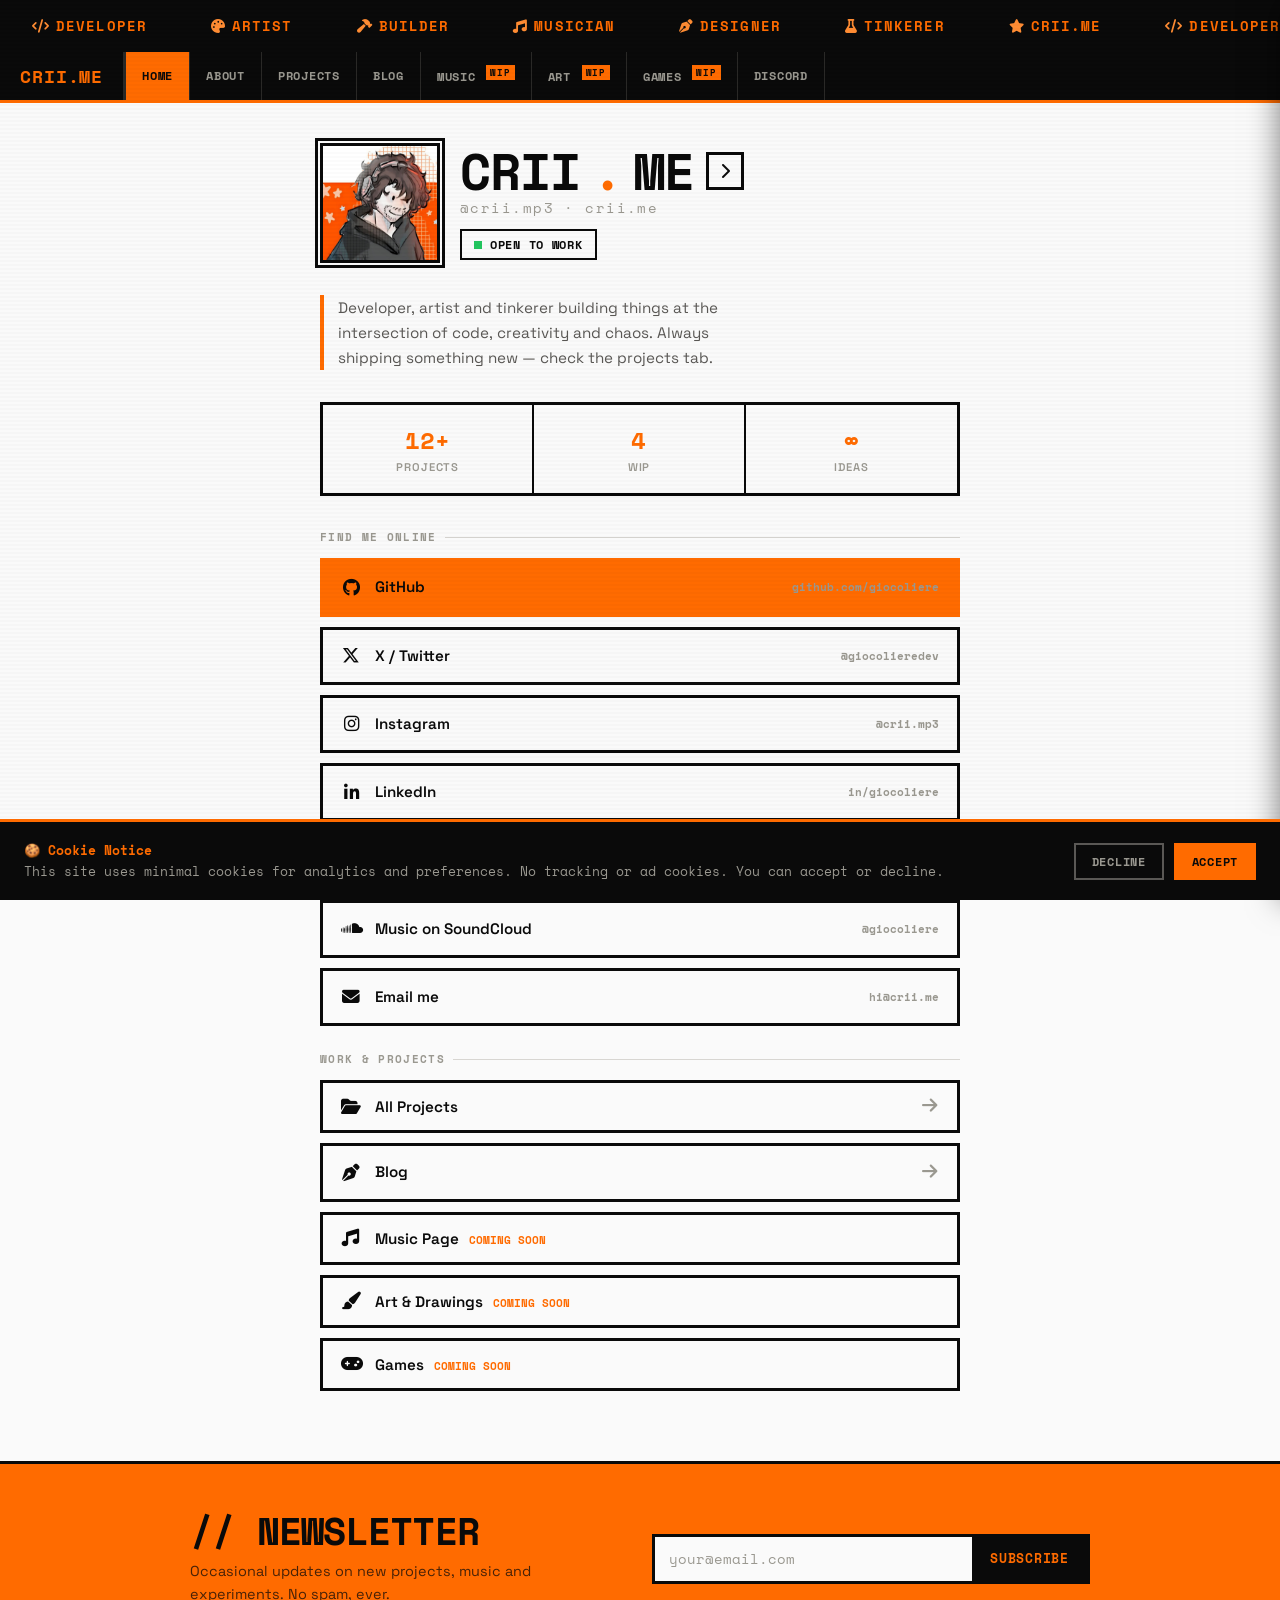
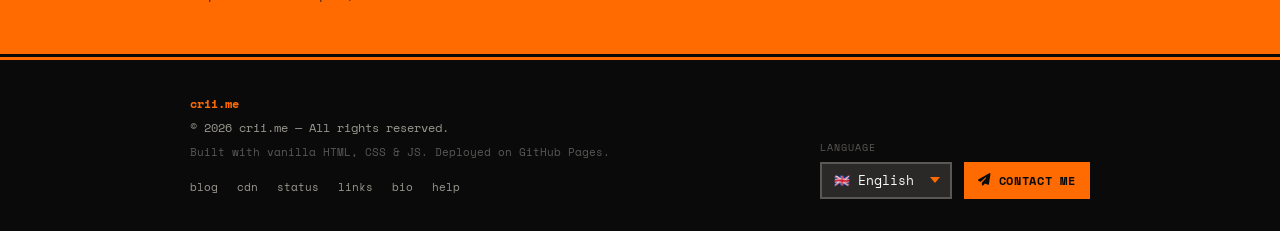
==== commit 390915c3: "Add help subdomain to footers, docs and gitignore - Footer links now include help.crii.me on all pag" ====
--- a/index.html
+++ b/index.html
@@ -2214,7 +2214,8 @@
           <a href="https://cdn.crii.me" style="color:var(--gray-400);text-decoration:none;margin-right:12px;">cdn</a>
           <a href="https://status.crii.me" style="color:var(--gray-400);text-decoration:none;margin-right:12px;">status</a>
           <a href="https://link.crii.me" style="color:var(--gray-400);text-decoration:none;margin-right:12px;">links</a>
-          <a href="https://bio.crii.me" style="color:var(--gray-400);text-decoration:none;">bio</a>
+          <a href="https://bio.crii.me" style="color:var(--gray-400);text-decoration:none;margin-right:12px;">bio</a>
+          <a href="https://help.crii.me" style="color:var(--gray-400);text-decoration:none;">help</a>
         </div>
       </div>
       <div class="footer-lang-wrap">
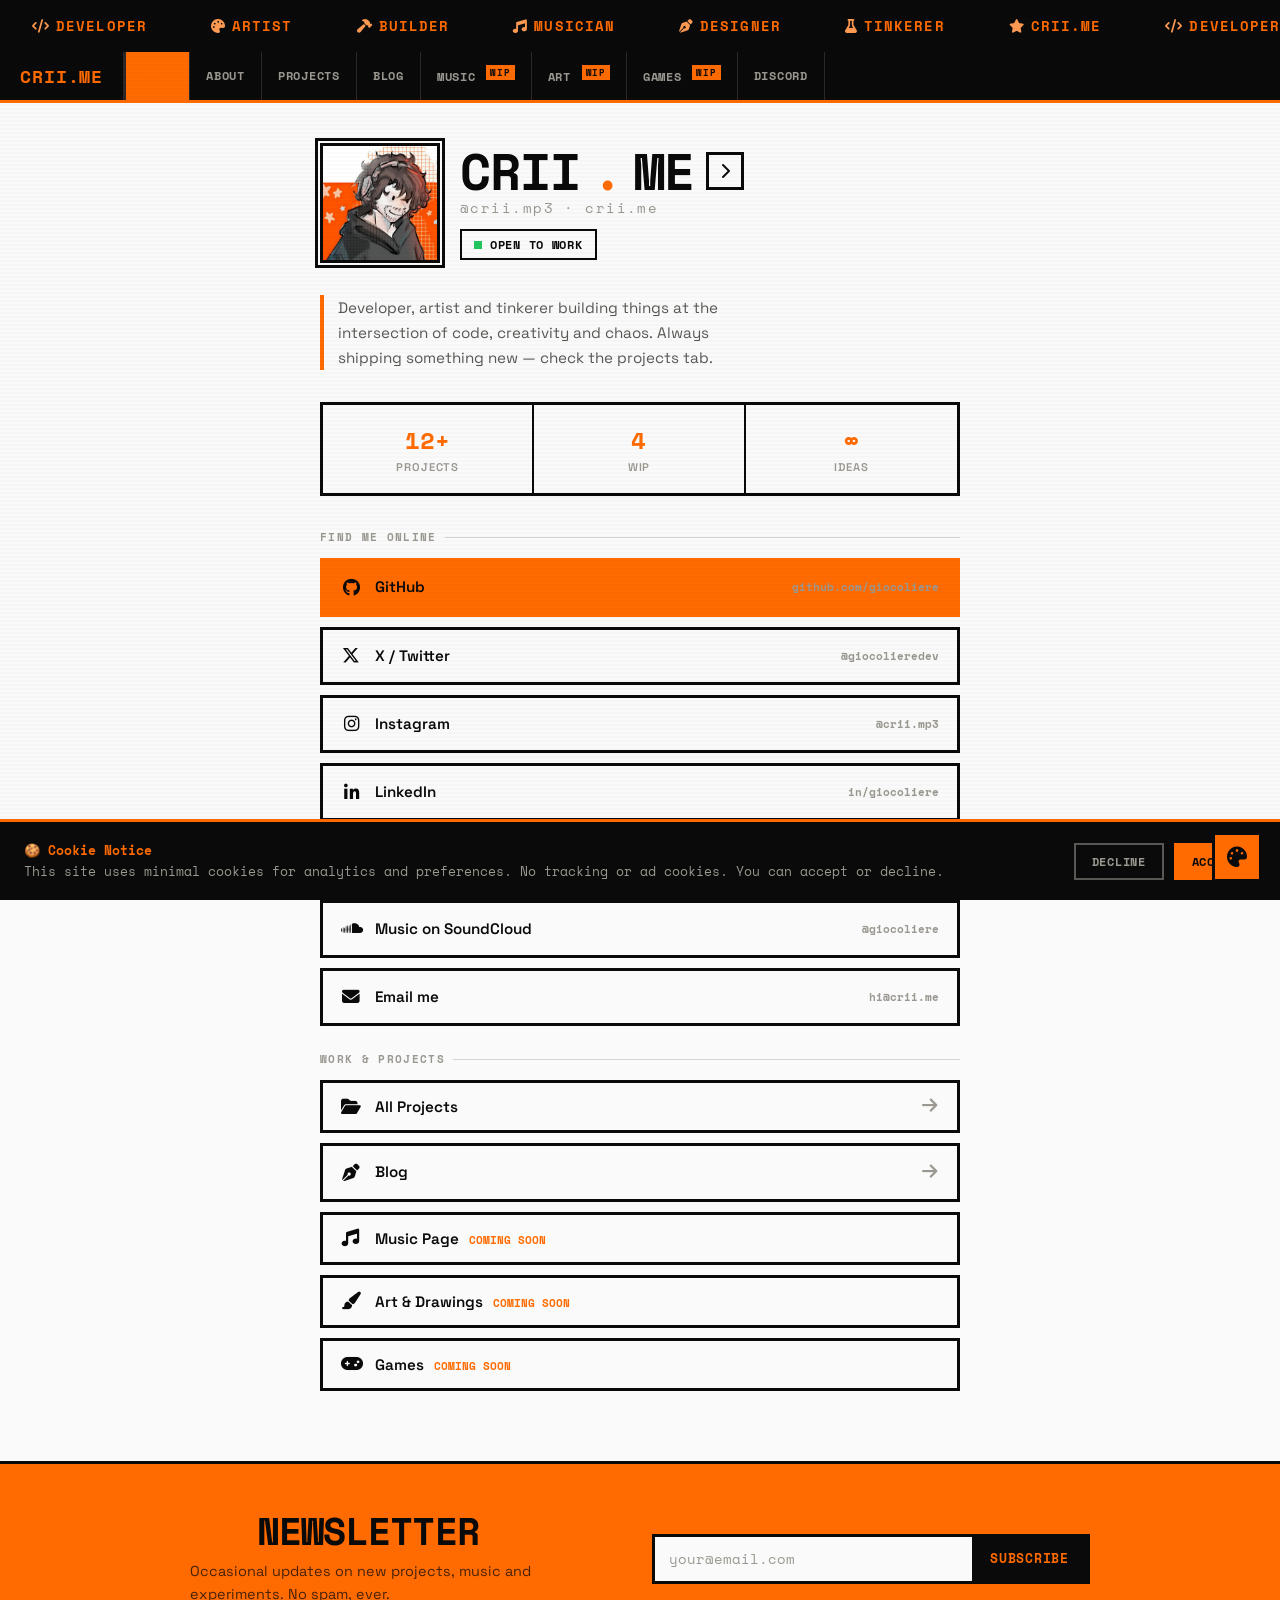
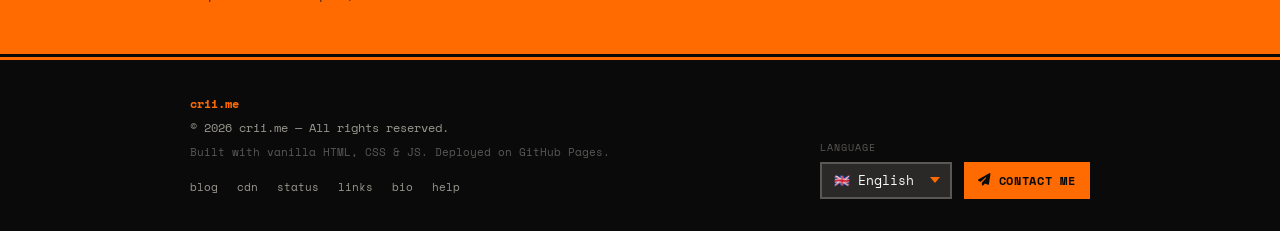
==== commit 062e9751: "Add mixable style engine: presets, avatar, fonts, accents, brutalism, grids The theme engine (assets" ====
--- a/index.html
+++ b/index.html
@@ -42,11 +42,13 @@
   <link rel="preconnect" href="https://fonts.googleapis.com" />
   <link rel="preconnect" href="https://fonts.gstatic.com" crossorigin />
   <link
-    href="https://fonts.googleapis.com/css2?family=Space+Grotesk:wght@300;400;500;600;700&family=Space+Mono:ital,wght@0,400;0,700;1,400&display=swap"
+    href="https://fonts.googleapis.com/css2?family=Space+Grotesk:wght@300;400;500;600;700&family=Space+Mono:ital,wght@0,400;0,700;1,400&family=Playfair+Display:wght@400;500;600;700&family=Nunito:wght@400;500;600;700&display=swap"
     rel="stylesheet" />
 
   <!-- ═══ Icons ═══ -->
   <link rel="stylesheet" href="https://cdnjs.cloudflare.com/ajax/libs/font-awesome/6.5.2/css/all.min.css" />
+  <!-- ═══ Theme Engine ═══ -->
+  <link rel="stylesheet" href="assets/theme-engine.css" />
 
   <style>
     /* ══════════════════════════════════════════
@@ -1829,7 +1831,7 @@
       <div class="hero-identity">
         <div class="avatar-wrap">
           <div class="avatar" title="Profile picture">
-            <img src="assets/pfp.png" alt="Cri's profile picture">
+            <img src="assets/pfp.png" alt="Cri's profile picture" data-theme-avatar>
           </div>
         </div>
         <div>
@@ -2763,6 +2765,11 @@
     });
   </script>
 
+  <!-- ═══════════════════════════════════════════
+     THEME ENGINE
+  ═══════════════════════════════════════════ -->
+  <script src="assets/theme-engine.js"></script>
+
 </body>
 
 </html>
--- a/assets/theme-engine.css
+++ b/assets/theme-engine.css
@@ -0,0 +1,287 @@
+    /* ═══════════════════════════════════════════════
+       THEME ENGINE — styles, brutalist modes, grids
+    ═══════════════════════════════════════════════ */
+    :root {
+      --theme-accent: var(--orange);
+      --theme-accent-d: var(--orange-d);
+      --theme-accent-l: var(--orange-l);
+      --theme-radius: 0px;
+      --theme-shadow: none;
+      --theme-grid: none;
+      --theme-bg: var(--white);
+    }
+
+    /* ── Brutalism modes ── */
+    html[data-theme-mode="rounded"] {
+      --theme-radius: 14px;
+    }
+    html[data-theme-mode="soft"] {
+      --theme-radius: 22px;
+    }
+    html[data-theme-mode="shadow"] {
+      --theme-radius: 10px;
+      --theme-shadow: 6px 6px 0 var(--theme-accent);
+    }
+    html[data-theme-mode="glow"] {
+      --theme-radius: 8px;
+      --theme-shadow: 0 0 18px var(--theme-accent);
+    }
+    html[data-theme-mode="neon"] {
+      --theme-radius: 4px;
+      --theme-shadow: 3px 3px 0 var(--theme-accent), -3px -3px 0 var(--theme-accent-d);
+    }
+
+    /* ── Grids ── */
+    html[data-theme-grid="subtle"] {
+      --theme-grid:
+        linear-gradient(to right, rgba(0, 0, 0, 0.05) 1px, transparent 1px),
+        linear-gradient(to bottom, rgba(0, 0, 0, 0.05) 1px, transparent 1px);
+      --theme-grid-size: 32px;
+    }
+    html[data-theme-grid="strong"] {
+      --theme-grid:
+        linear-gradient(to right, rgba(0, 0, 0, 0.10) 1px, transparent 1px),
+        linear-gradient(to bottom, rgba(0, 0, 0, 0.10) 1px, transparent 1px);
+      --theme-grid-size: 22px;
+    }
+    html[data-theme-grid="dotted"] {
+      --theme-grid: radial-gradient(circle, rgba(0, 0, 0, 0.16) 1px, transparent 1px);
+      --theme-grid-size: 18px;
+    }
+    html[data-theme-grid="lines"] {
+      --theme-grid: repeating-linear-gradient(to bottom, rgba(0, 0, 0, 0.06) 0 1px, transparent 1px 8px);
+      --theme-grid-size: 8px;
+    }
+    body {
+      background-color: var(--theme-bg);
+      background-image: var(--theme-grid);
+      background-size: var(--theme-grid-size, 32px) var(--theme-grid-size, 32px);
+    }
+
+    /* ── Apply theme tokens across the site ── */
+    html[data-theme-accent] {
+      --orange: var(--theme-accent);
+      --orange-d: var(--theme-accent-d);
+      --orange-l: var(--theme-accent-l);
+    }
+    html[data-theme-accent] .orange { color: var(--theme-accent); }
+    html[data-theme-accent] a:hover,
+    html[data-theme-accent] .nav-tab.active,
+    html[data-theme-accent] .section-title { color: var(--theme-accent); }
+    html[data-theme-accent] .btn-primary { background: var(--theme-accent); }
+    html[data-theme-accent] .btn-primary:hover { background: var(--theme-accent-l); }
+
+    /* ── Radius / shadow application ── */
+    html[data-theme-mode] *,
+    html[data-theme-mode] *::before,
+    html[data-theme-mode] *::after {
+      border-radius: var(--theme-radius) !important;
+    }
+    html[data-theme-mode] .card,
+    html[data-theme-mode] .project-card,
+    html[data-theme-mode] .modal-content,
+    html[data-theme-mode] .contact-modal-content,
+    html[data-theme-mode] .cookie-banner,
+    html[data-theme-mode] .nav-logo,
+    html[data-theme-mode] .avatar,
+    html[data-theme-mode] .stat-box,
+    html[data-theme-mode] .footer-inner,
+    html[data-theme-mode] .btn-primary,
+    html[data-theme-mode] .btn-ghost,
+    html[data-theme-mode] .spotify-panel,
+    html[data-theme-mode] .mobile-drawer .drawer-content,
+    html[data-theme-mode] .site-nav {
+      box-shadow: var(--theme-shadow);
+    }
+
+    /* ── Fonts ── */
+    html[data-theme-font="serif"] body,
+    html[data-theme-font="serif"] button,
+    html[data-theme-font="serif"] input,
+    html[data-theme-font="serif"] textarea {
+      font-family: 'Playfair Display', Georgia, serif;
+    }
+    html[data-theme-font="serif"] .nav-logo,
+    html[data-theme-font="serif"] h1,
+    html[data-theme-font="serif"] h2,
+    html[data-theme-font="serif"] h3 {
+      font-family: 'Playfair Display', Georgia, serif;
+    }
+    html[data-theme-font="mono"] body,
+    html[data-theme-font="mono"] button,
+    html[data-theme-font="mono"] input,
+    html[data-theme-font="mono"] textarea {
+      font-family: 'Space Mono', monospace;
+    }
+    html[data-theme-font="round"] body,
+    html[data-theme-font="round"] button,
+    html[data-theme-font="round"] input,
+    html[data-theme-font="round"] textarea {
+      font-family: 'Nunito', sans-serif;
+    }
+
+    /* ── Theme engine panel ── */
+    .theme-fab {
+      position: fixed;
+      right: 18px;
+      bottom: 18px;
+      z-index: 9999;
+      width: 50px;
+      height: 50px;
+      border: 3px solid var(--black);
+      background: var(--theme-accent);
+      color: var(--black);
+      font-size: 1.25rem;
+      display: inline-flex;
+      align-items: center;
+      justify-content: center;
+      cursor: pointer;
+      box-shadow: 4px 4px 0 var(--black);
+      transition: transform 0.2s, background var(--speed);
+    }
+    .theme-fab:hover { transform: translate(-2px, -2px); box-shadow: 6px 6px 0 var(--black); }
+
+    .theme-panel {
+      position: fixed;
+      right: -420px;
+      top: 0;
+      bottom: 0;
+      width: 400px;
+      max-width: 92vw;
+      background: var(--black);
+      color: var(--white);
+      border-left: 3px solid var(--theme-accent);
+      z-index: 10000;
+      transition: right 0.3s ease;
+      overflow-y: auto;
+      padding: 22px;
+      font-family: 'Space Grotesk', sans-serif;
+    }
+    .theme-panel.open { right: 0; }
+    .theme-overlay {
+      position: fixed;
+      inset: 0;
+      background: rgba(0, 0, 0, 0.5);
+      z-index: 9999;
+      opacity: 0;
+      pointer-events: none;
+      transition: opacity 0.3s;
+    }
+    .theme-overlay.open { opacity: 1; pointer-events: auto; }
+
+    .theme-panel-header {
+      display: flex;
+      align-items: center;
+      justify-content: space-between;
+      margin-bottom: 18px;
+    }
+    .theme-panel-title { font-weight: 700; font-size: 1.1rem; letter-spacing: 1px; }
+    .theme-panel-title span { color: var(--theme-accent); }
+    .theme-close {
+      background: none;
+      border: none;
+      color: var(--white);
+      font-size: 1.3rem;
+      cursor: pointer;
+    }
+    .theme-close:hover { color: var(--theme-accent); }
+
+    .theme-group { margin-bottom: 20px; }
+    .theme-group-label {
+      font-family: 'Space Mono', monospace;
+      font-size: 0.72rem;
+      letter-spacing: 1.5px;
+      color: var(--theme-accent);
+      margin-bottom: 10px;
+      text-transform: uppercase;
+    }
+
+    .theme-chips { display: flex; flex-wrap: wrap; gap: 8px; }
+    .theme-chip {
+      border: 2px solid var(--gray-600);
+      background: var(--gray-800);
+      color: var(--white);
+      padding: 7px 13px;
+      font-size: 0.8rem;
+      font-family: 'Space Mono', monospace;
+      cursor: pointer;
+      transition: all var(--speed);
+      text-transform: uppercase;
+    }
+    .theme-chip:hover { border-color: var(--theme-accent); }
+    .theme-chip.active {
+      background: var(--theme-accent);
+      border-color: var(--theme-accent);
+      color: var(--black);
+      font-weight: 700;
+    }
+
+    .theme-swatches { display: flex; flex-wrap: wrap; gap: 10px; }
+    .theme-swatch {
+      width: 40px;
+      height: 40px;
+      border: 3px solid var(--gray-600);
+      cursor: pointer;
+      position: relative;
+      transition: transform var(--speed);
+    }
+    .theme-swatch:hover { transform: scale(1.12); }
+    .theme-swatch.active { border-color: var(--white); outline: 2px solid var(--theme-accent); }
+    .theme-swatch .swatch-check {
+      position: absolute;
+      inset: 0;
+      display: none;
+      align-items: center;
+      justify-content: center;
+      color: #fff;
+      font-size: 1rem;
+      text-shadow: 0 0 3px #000;
+    }
+    .theme-swatch.active .swatch-check { display: flex; }
+
+    .theme-row { display: flex; align-items: center; gap: 10px; margin-bottom: 6px; }
+    .theme-row input[type="color"] {
+      width: 44px;
+      height: 34px;
+      border: 2px solid var(--gray-600);
+      background: none;
+      cursor: pointer;
+      padding: 0;
+    }
+    .theme-reset {
+      background: none;
+      border: 2px solid var(--gray-600);
+      color: var(--white);
+      padding: 9px 16px;
+      font-family: 'Space Mono', monospace;
+      font-size: 0.78rem;
+      text-transform: uppercase;
+      cursor: pointer;
+      width: 100%;
+      margin-top: 6px;
+      transition: all var(--speed);
+    }
+    .theme-reset:hover { border-color: var(--theme-accent); color: var(--theme-accent); }
+
+    .theme-avatar-preview {
+      display: flex;
+      align-items: center;
+      gap: 12px;
+      margin-bottom: 12px;
+    }
+    .theme-avatar-preview img {
+      width: 56px;
+      height: 56px;
+      object-fit: cover;
+      border: 3px solid var(--theme-accent);
+      box-shadow: 3px 3px 0 var(--black);
+    }
+    .theme-avatar-preview span {
+      font-size: 0.8rem;
+      color: var(--gray-400);
+      font-family: 'Space Mono', monospace;
+    }
+
+    @media (max-width: 560px) {
+      .theme-panel { width: 100%; max-width: 100%; }
+    }
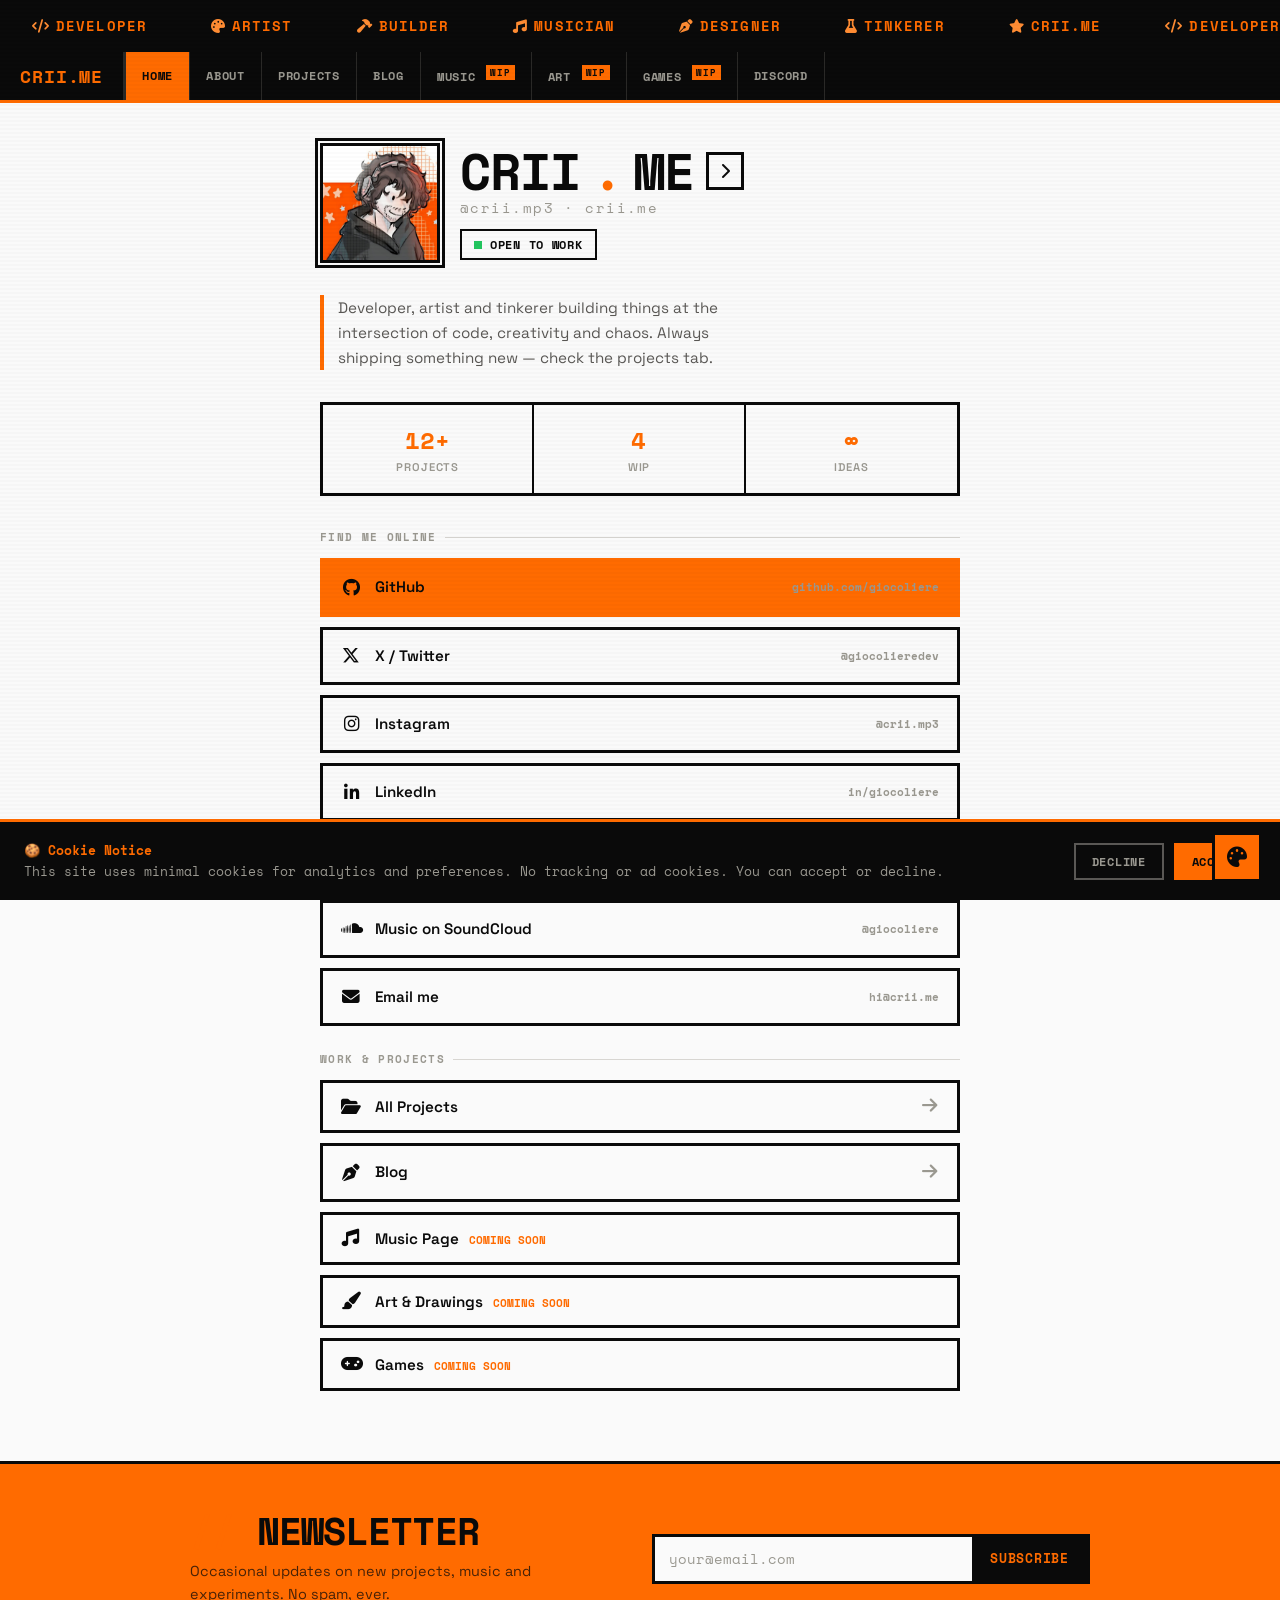
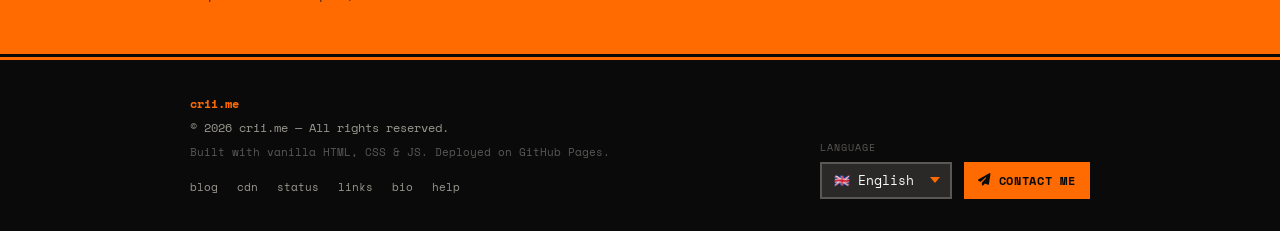
==== commit 8d7d19ce: "Make nav hover consistent across pages: orange text, no orange block Hovering the crii.me logo and e" ====
--- a/index.html
+++ b/index.html
@@ -196,8 +196,8 @@
     }
 
     .nav-logo:hover {
-      background: var(--orange);
-      color: var(--black);
+      background: var(--gray-800);
+      color: var(--orange);
     }
 
     .nav-tabs {
@@ -224,7 +224,7 @@
 
     .nav-tab:hover {
       background: var(--gray-800);
-      color: var(--white);
+      color: var(--orange);
     }
 
     .nav-tab.active {
@@ -1326,7 +1326,7 @@
     }
     .drawer-tab:hover {
       background: var(--gray-800);
-      color: var(--white);
+      color: var(--orange);
     }
     .drawer-tab.active {
       background: var(--orange);
--- a/assets/theme-engine.css
+++ b/assets/theme-engine.css
@@ -1,6 +1,20 @@
     /* ═══════════════════════════════════════════════
        THEME ENGINE — styles, brutalist modes, grids
     ═══════════════════════════════════════════════ */
+    /* Readable text selection everywhere (light & dark sections),
+       overriding browser/system defaults that make selected text
+       unreadable on dark surfaces. */
+    ::selection {
+      background: var(--selection-bg, #FFE3C2);
+      color: #0A0A0A !important;
+      text-shadow: none !important;
+    }
+    ::-moz-selection {
+      background: var(--selection-bg, #FFE3C2);
+      color: #0A0A0A !important;
+      text-shadow: none !important;
+    }
+
     :root {
       --theme-accent: var(--orange);
       --theme-accent-d: var(--orange-d);
@@ -58,18 +72,40 @@
       background-size: var(--theme-grid-size, 32px) var(--theme-grid-size, 32px);
     }
 
-    /* ── Apply theme tokens across the site ── */
-    html[data-theme-accent] {
-      --orange: var(--theme-accent);
-      --orange-d: var(--theme-accent-d);
-      --orange-l: var(--theme-accent-l);
-    }
-    html[data-theme-accent] .orange { color: var(--theme-accent); }
+    /* ── Apply theme accent (decorative only) ──
+       The accent colors the active tab, WIP badges, orange text and
+       link hover text. Buttons (project-link, contact, cookie, link-btn)
+       keep their base orange + black text so they stay readable with
+       any accent, including dark ones. */
+    html[data-theme-accent] .orange,
     html[data-theme-accent] a:hover,
+    html[data-theme-accent] .nav-tab.active .wip-badge,
+    html[data-theme-accent] .drawer-tab.active .wip-badge { color: var(--theme-accent); }
     html[data-theme-accent] .nav-tab.active,
-    html[data-theme-accent] .section-title { color: var(--theme-accent); }
-    html[data-theme-accent] .btn-primary { background: var(--theme-accent); }
-    html[data-theme-accent] .btn-primary:hover { background: var(--theme-accent-l); }
+    html[data-theme-accent] .drawer-tab.active,
+    html[data-theme-accent] .burger-btn:hover,
+    html[data-theme-accent] .wip-badge,
+    html[data-theme-accent] .err-home:hover { background: var(--theme-accent); }
+    /* All nav tabs (buttons and links alike) get accent-colored hover text,
+       matching the grey -> accent color change instead of a filled block. */
+    html[data-theme-accent] .nav-tab:hover,
+    html[data-theme-accent] .drawer-tab:hover,
+    html[data-theme-accent] .nav-logo:hover { color: var(--theme-accent); }
+    html[data-theme-accent] .link-btn.accent {
+      background: var(--theme-accent);
+      color: var(--black);
+      border-color: var(--theme-accent);
+    }
+    html[data-theme-accent] .link-btn.accent:hover {
+      background: var(--black);
+      color: var(--theme-accent-l);
+      border-color: var(--black);
+    }
+    /* Link hover text on dark backgrounds uses the light accent variant */
+    html[data-theme-accent] .link-btn:hover,
+    html[data-theme-accent] .cookie-btn.accept:hover {
+      color: var(--theme-accent-l);
+    }
 
     /* ── Radius / shadow application ── */
     html[data-theme-mode] *,
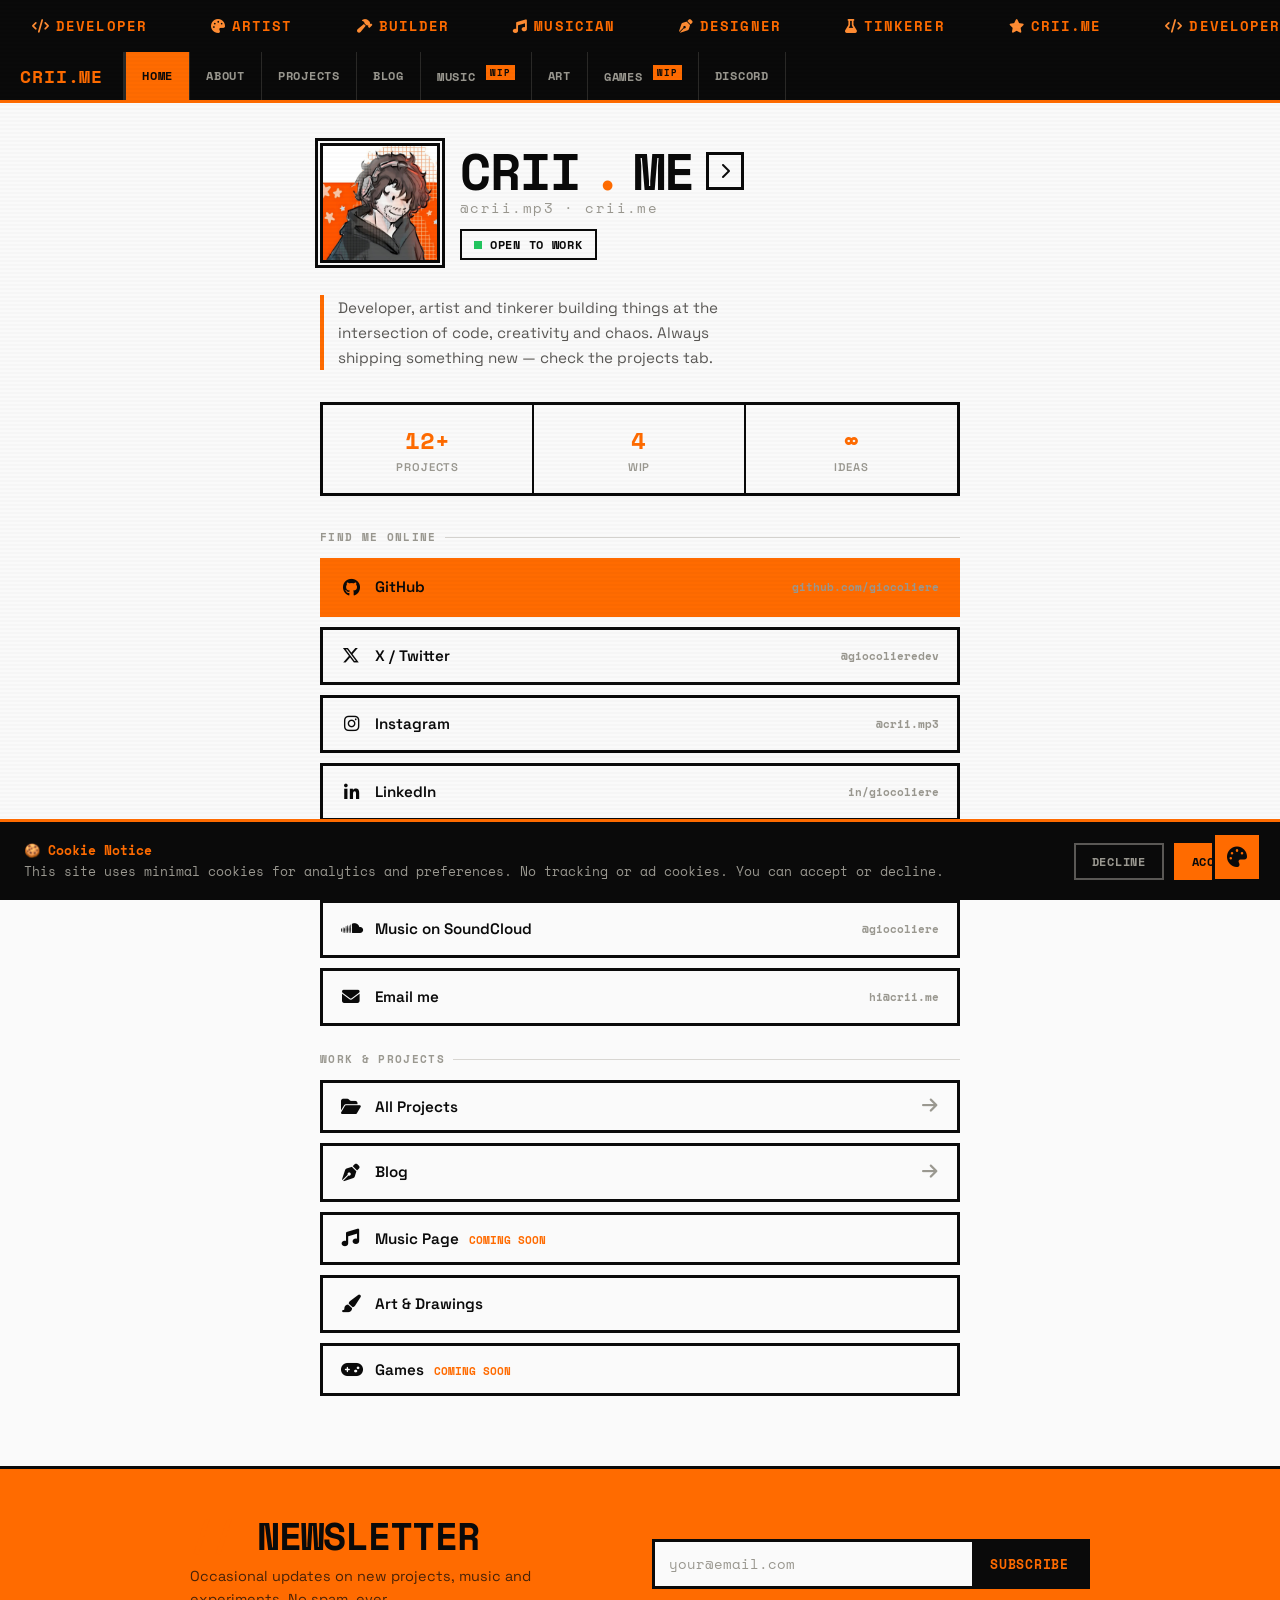
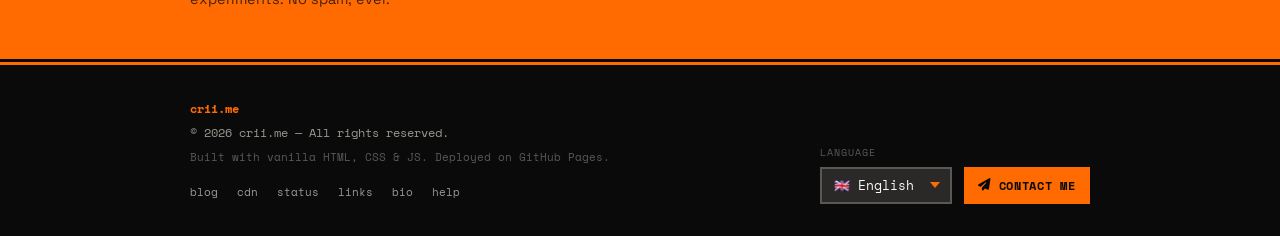
==== commit d1b0b720: "Point the ART tab to the new art.crii.me gallery The ART nav and drawer tabs (index, about, discord)" ====
--- a/index.html
+++ b/index.html
@@ -35,8 +35,9 @@
   <meta name="twitter:image" content="https://crii.me/og-image.png" />
 
   <!-- ═══ Favicon ═══ -->
-  <link rel="icon" type="image/svg+xml"
-    href="data:image/svg+xml,<svg xmlns='http://www.w3.org/2000/svg' viewBox='0 0 32 32'><rect width='32' height='32' fill='%23FF6B00'/><text x='4' y='24' font-family='monospace' font-size='20' font-weight='900' fill='white'>C</text></svg>" />
+  <link rel="icon" type="image/svg+xml" href="assets/favicon.svg" />
+  <link rel="icon" type="image/png" sizes="64x64" href="assets/favicon.png" />
+  <link rel="apple-touch-icon" href="assets/favicon.png" />
 
   <!-- ═══ Font ═══ -->
   <link rel="preconnect" href="https://fonts.googleapis.com" />
@@ -91,7 +92,7 @@
 
     body {
       font-family: var(--font-head);
-      background: var(--white);
+      background-color: var(--white);
       color: var(--black);
       overflow-x: hidden;
       line-height: 1.6;
@@ -1487,7 +1488,17 @@
       display: block;
     }
 
-    @media (max-width: 767px) {
+    /* Tabs stay visible as long as they fit; the burger takes over when the
+       nav overflows (JS adds html.nav-collapsed) or at ≤640px as a no-JS
+       fallback. */
+    html.nav-collapsed .nav-tabs {
+      display: none;
+    }
+    html.nav-collapsed .burger-btn {
+      display: flex;
+      margin-left: auto;
+    }
+    @media (max-width: 640px) {
       .nav-tabs {
         display: none;
       }
@@ -1788,8 +1799,7 @@
       <a href="https://blog.crii.me/" class="nav-tab" id="tab-blog" data-i18n-key="nav_blog" style="display: inline-flex; align-items: center; text-decoration: none;">BLOG</a>
       <button class="nav-tab" role="tab" aria-selected="false" id="tab-music" onclick="navigate('music',event)"
         data-i18n-key="nav_music">MUSIC <span class="wip-badge">WIP</span></button>
-      <button class="nav-tab" role="tab" aria-selected="false" id="tab-art" onclick="navigate('art',event)"
-        data-i18n-key="nav_art">ART <span class="wip-badge">WIP</span></button>
+      <a href="https://art.crii.me/" class="nav-tab" id="tab-art" data-i18n-key="nav_art" style="display: inline-flex; align-items: center; text-decoration: none;">ART</a>
       <button class="nav-tab" role="tab" aria-selected="false" id="tab-games" onclick="navigate('games',event)"
         data-i18n-key="nav_games">GAMES <span class="wip-badge">WIP</span></button>
       <a href="discord.html" class="nav-tab" id="tab-discord" data-i18n-key="nav_discord" style="display: inline-flex; align-items: center; text-decoration: none;">DISCORD</a>
@@ -1798,6 +1808,36 @@
       <i class="fa-solid fa-bars"></i>
     </button>
   </nav>
+
+  <!-- Mobile side drawer menu -->
+  <div class="mobile-drawer" id="mobile-drawer" aria-hidden="true">
+    <div class="drawer-overlay" onclick="toggleDrawer()"></div>
+    <div class="drawer-content">
+      <div class="drawer-header">
+        <span class="drawer-title">MENU</span>
+        <button class="drawer-close" onclick="toggleDrawer()" aria-label="Close menu">
+          <i class="fa-solid fa-xmark"></i>
+        </button>
+      </div>
+      <div class="drawer-links">
+        <a href="index.html#home" class="drawer-tab active" id="drawer-tab-home" data-i18n-key="nav_home">HOME</a>
+        <a href="about.html" class="drawer-tab" id="drawer-tab-about" data-i18n-key="nav_about">ABOUT</a>
+        <a href="index.html#projects" class="drawer-tab" id="drawer-tab-projects" data-i18n-key="nav_projects">PROJECTS</a>
+        <a href="https://blog.crii.me/" class="drawer-tab" id="drawer-tab-blog" data-i18n-key="nav_blog">BLOG</a>
+        <a href="index.html#music" class="drawer-tab" id="drawer-tab-music" data-i18n-key="nav_music">MUSIC <span class="wip-badge">WIP</span></a>
+        <a href="https://art.crii.me/" class="drawer-tab" id="drawer-tab-art" data-i18n-key="nav_art">ART</a>
+        <a href="index.html#games" class="drawer-tab" id="drawer-tab-games" data-i18n-key="nav_games">GAMES <span class="wip-badge">WIP</span></a>
+        <a href="discord.html" class="drawer-tab" id="drawer-tab-discord" data-i18n-key="nav_discord">DISCORD</a>
+      </div>
+      <div class="drawer-footer">
+        <span class="drawer-footer-label" data-i18n-key="footer_lang_label">LANGUAGE</span>
+        <select id="drawer-lang-select" aria-label="Select language" onchange="setLang(this.value); toggleDrawer()">
+          <option value="en">🇬🇧 English</option>
+          <option value="it">🇮🇹 Italiano</option>
+        </select>
+      </div>
+    </div>
+  </div>
 
   <!-- ═══════════════════════════════════════════
      SPOTIFY SIDE PANEL
@@ -1929,12 +1969,10 @@
               style="color:var(--orange);font-size:0.7rem;margin-left:6px;font-family:var(--font-mono);font-weight:900;">COMING
               SOON</span></span>
         </button>
-        <button class="link-btn" onclick="navigate('art', {preventDefault:()=>{}})">
+        <a class="link-btn" href="https://art.crii.me/">
           <i class="fa-solid fa-paintbrush"></i>
-          <span data-i18n-key="link_artpage">Art &amp; Drawings <span
-              style="color:var(--orange);font-size:0.7rem;margin-left:6px;font-family:var(--font-mono);font-weight:900;">COMING
-              SOON</span></span>
-        </button>
+          <span data-i18n-key="link_artpage">Art &amp; Drawings</span>
+        </a>
         <button class="link-btn" onclick="navigate('games', {preventDefault:()=>{}})">
           <i class="fa-solid fa-gamepad"></i>
           <span data-i18n-key="link_gamespage">Games <span
@@ -2765,6 +2803,26 @@
     });
   </script>
 
+  <script>
+    /* Responsive nav: collapse into the burger exactly when the tabs no longer fit */
+    (function () {
+      function updateNavCollapse() {
+        var nav = document.querySelector('.site-nav');
+        var tabs = document.querySelector('.nav-tabs');
+        if (!nav || !tabs) return;
+        /* Measure with the tabs shown, then collapse if they overflow */
+        document.documentElement.classList.remove('nav-collapsed');
+        var overflow = nav.scrollWidth > nav.clientWidth + 1;
+        document.documentElement.classList.toggle('nav-collapsed', overflow);
+      }
+      window.addEventListener('resize', updateNavCollapse);
+      window.addEventListener('orientationchange', updateNavCollapse);
+      window.addEventListener('load', updateNavCollapse);
+      if (document.fonts && document.fonts.ready) document.fonts.ready.then(updateNavCollapse);
+      updateNavCollapse();
+    })();
+  </script>
+
   <!-- ═══════════════════════════════════════════
      THEME ENGINE
   ═══════════════════════════════════════════ -->
--- a/assets/theme-engine.css
+++ b/assets/theme-engine.css
@@ -74,18 +74,15 @@
 
     /* ── Apply theme accent (decorative only) ──
        The accent colors the active tab, WIP badges, orange text and
-       link hover text. Buttons (project-link, contact, cookie, link-btn)
-       keep their base orange + black text so they stay readable with
-       any accent, including dark ones. */
+       nav hover text. Buttons and links keep their own page-defined
+       hover styles (orange fill + black text, or black fill + orange
+       text) so text and icons never disappear on hover. */
     html[data-theme-accent] .orange,
-    html[data-theme-accent] a:hover,
     html[data-theme-accent] .nav-tab.active .wip-badge,
     html[data-theme-accent] .drawer-tab.active .wip-badge { color: var(--theme-accent); }
     html[data-theme-accent] .nav-tab.active,
     html[data-theme-accent] .drawer-tab.active,
-    html[data-theme-accent] .burger-btn:hover,
-    html[data-theme-accent] .wip-badge,
-    html[data-theme-accent] .err-home:hover { background: var(--theme-accent); }
+    html[data-theme-accent] .wip-badge { background: var(--theme-accent); }
     /* All nav tabs (buttons and links alike) get accent-colored hover text,
        matching the grey -> accent color change instead of a filled block. */
     html[data-theme-accent] .nav-tab:hover,
@@ -101,9 +98,10 @@
       color: var(--theme-accent-l);
       border-color: var(--black);
     }
-    /* Link hover text on dark backgrounds uses the light accent variant */
-    html[data-theme-accent] .link-btn:hover,
-    html[data-theme-accent] .cookie-btn.accept:hover {
+    /* Link buttons keep light-accent text on their dark hover fill; the
+       cookie accept button keeps its black text on the lightened fill so
+       it never becomes orange-on-orange. */
+    html[data-theme-accent] .link-btn:hover {
       color: var(--theme-accent-l);
     }
 
@@ -176,6 +174,12 @@
       transition: transform 0.2s, background var(--speed);
     }
     .theme-fab:hover { transform: translate(-2px, -2px); box-shadow: 6px 6px 0 var(--black); }
+    /* Style editor is desktop-only: hidden on phones and tablets */
+    @media (hover: none), (pointer: coarse) {
+      .theme-fab {
+        display: none;
+      }
+    }
 
     .theme-panel {
       position: fixed;
